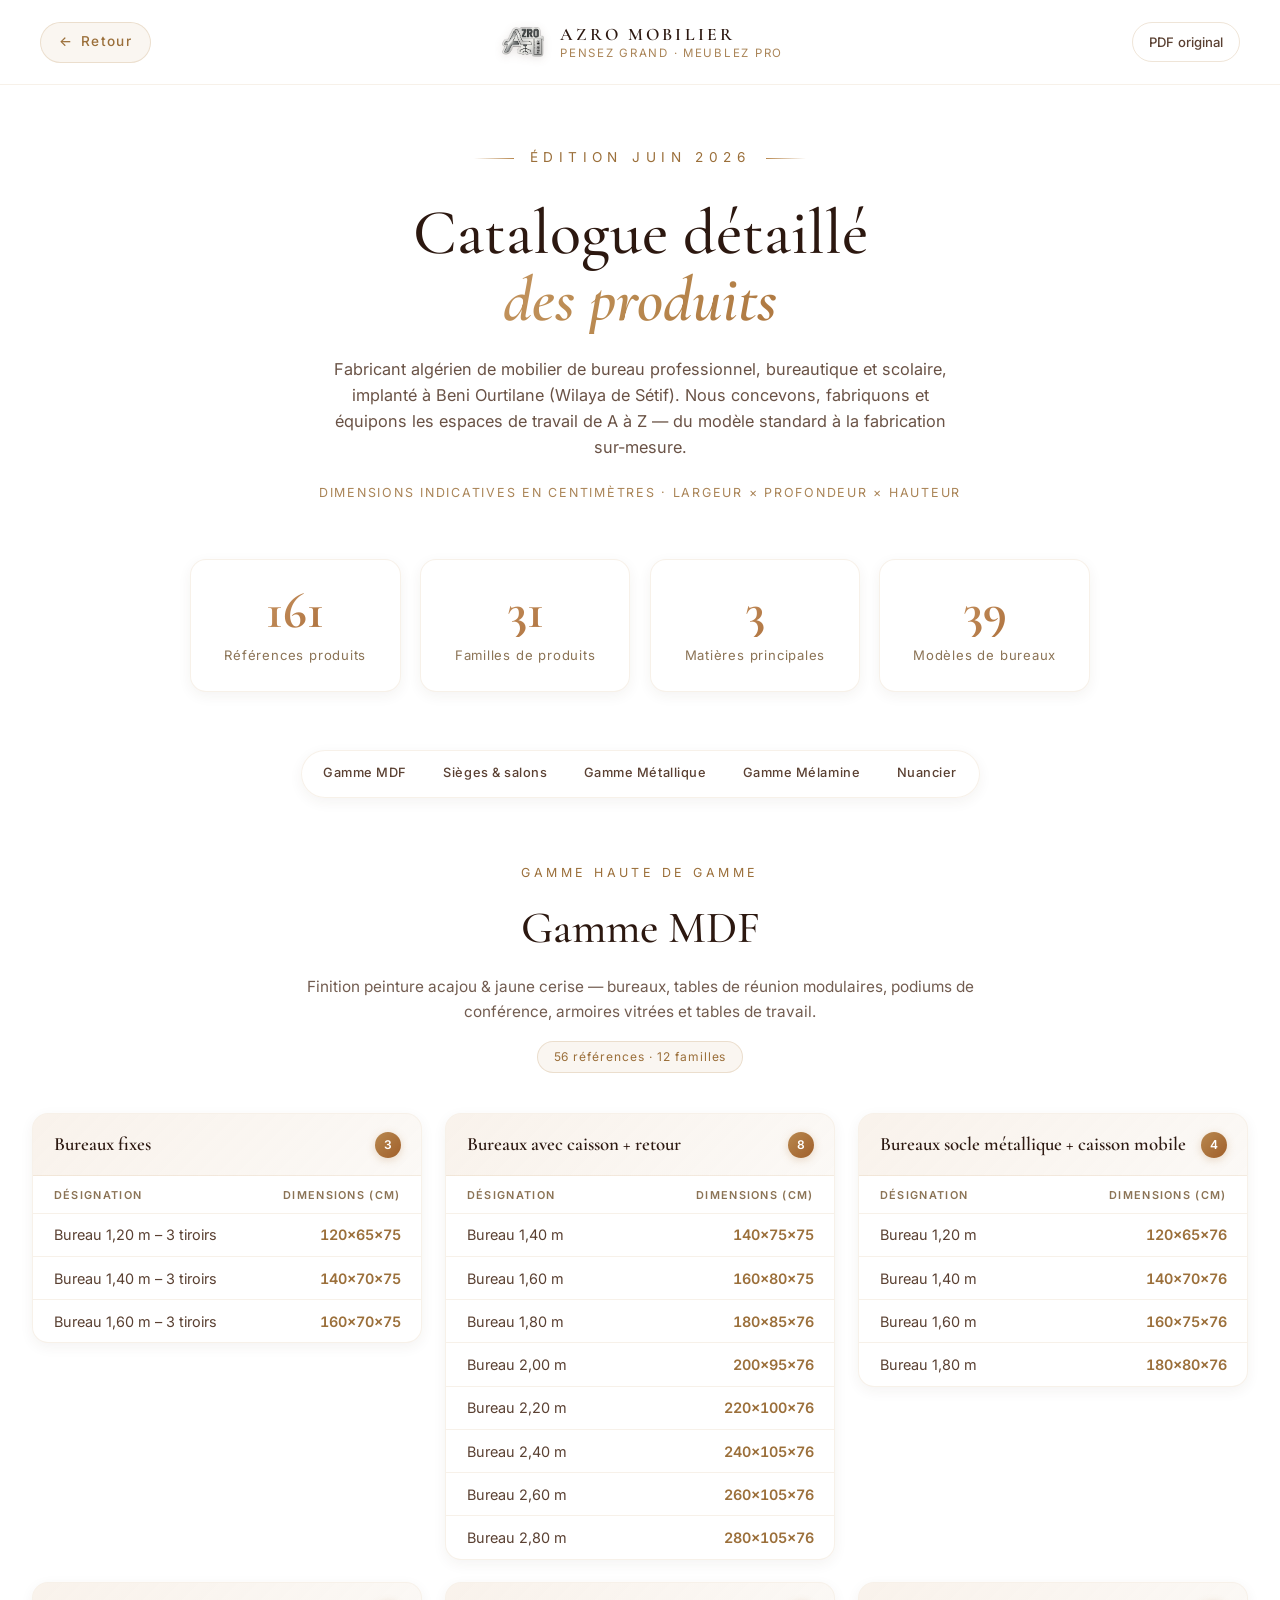
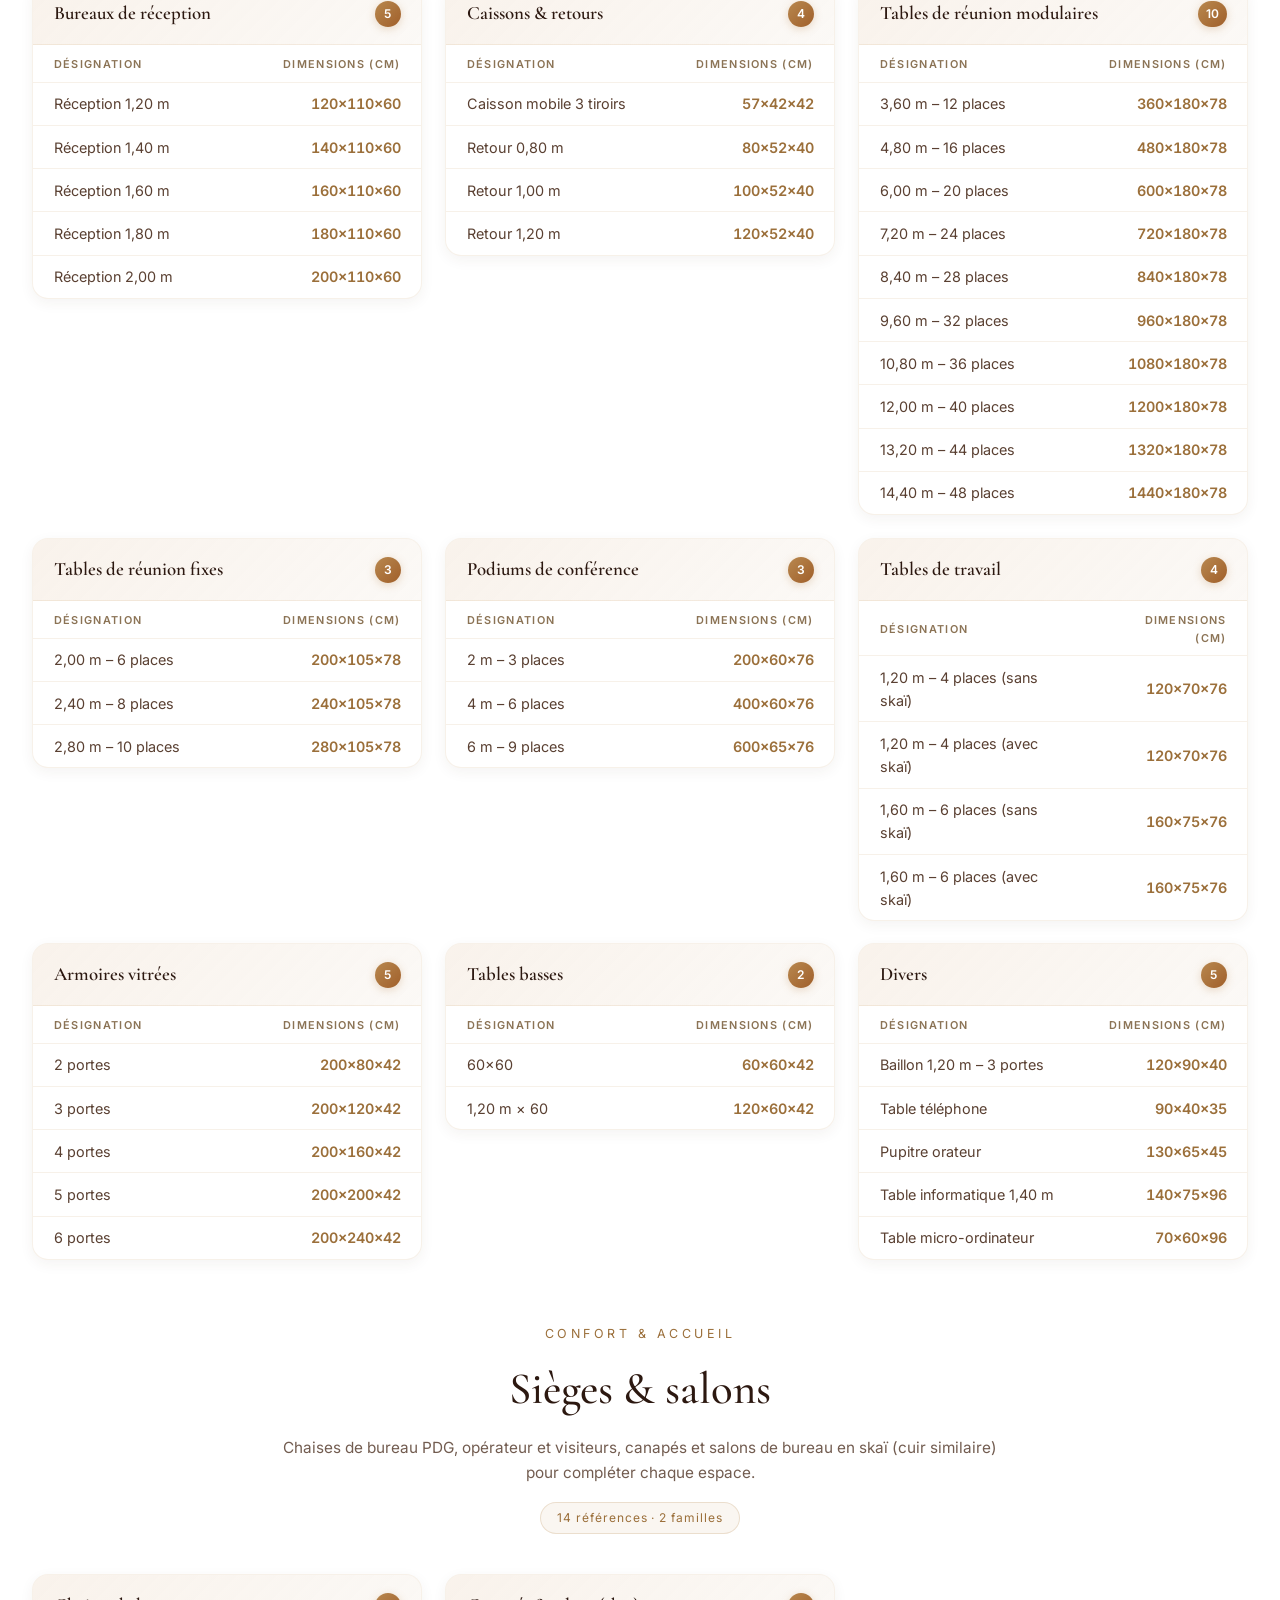
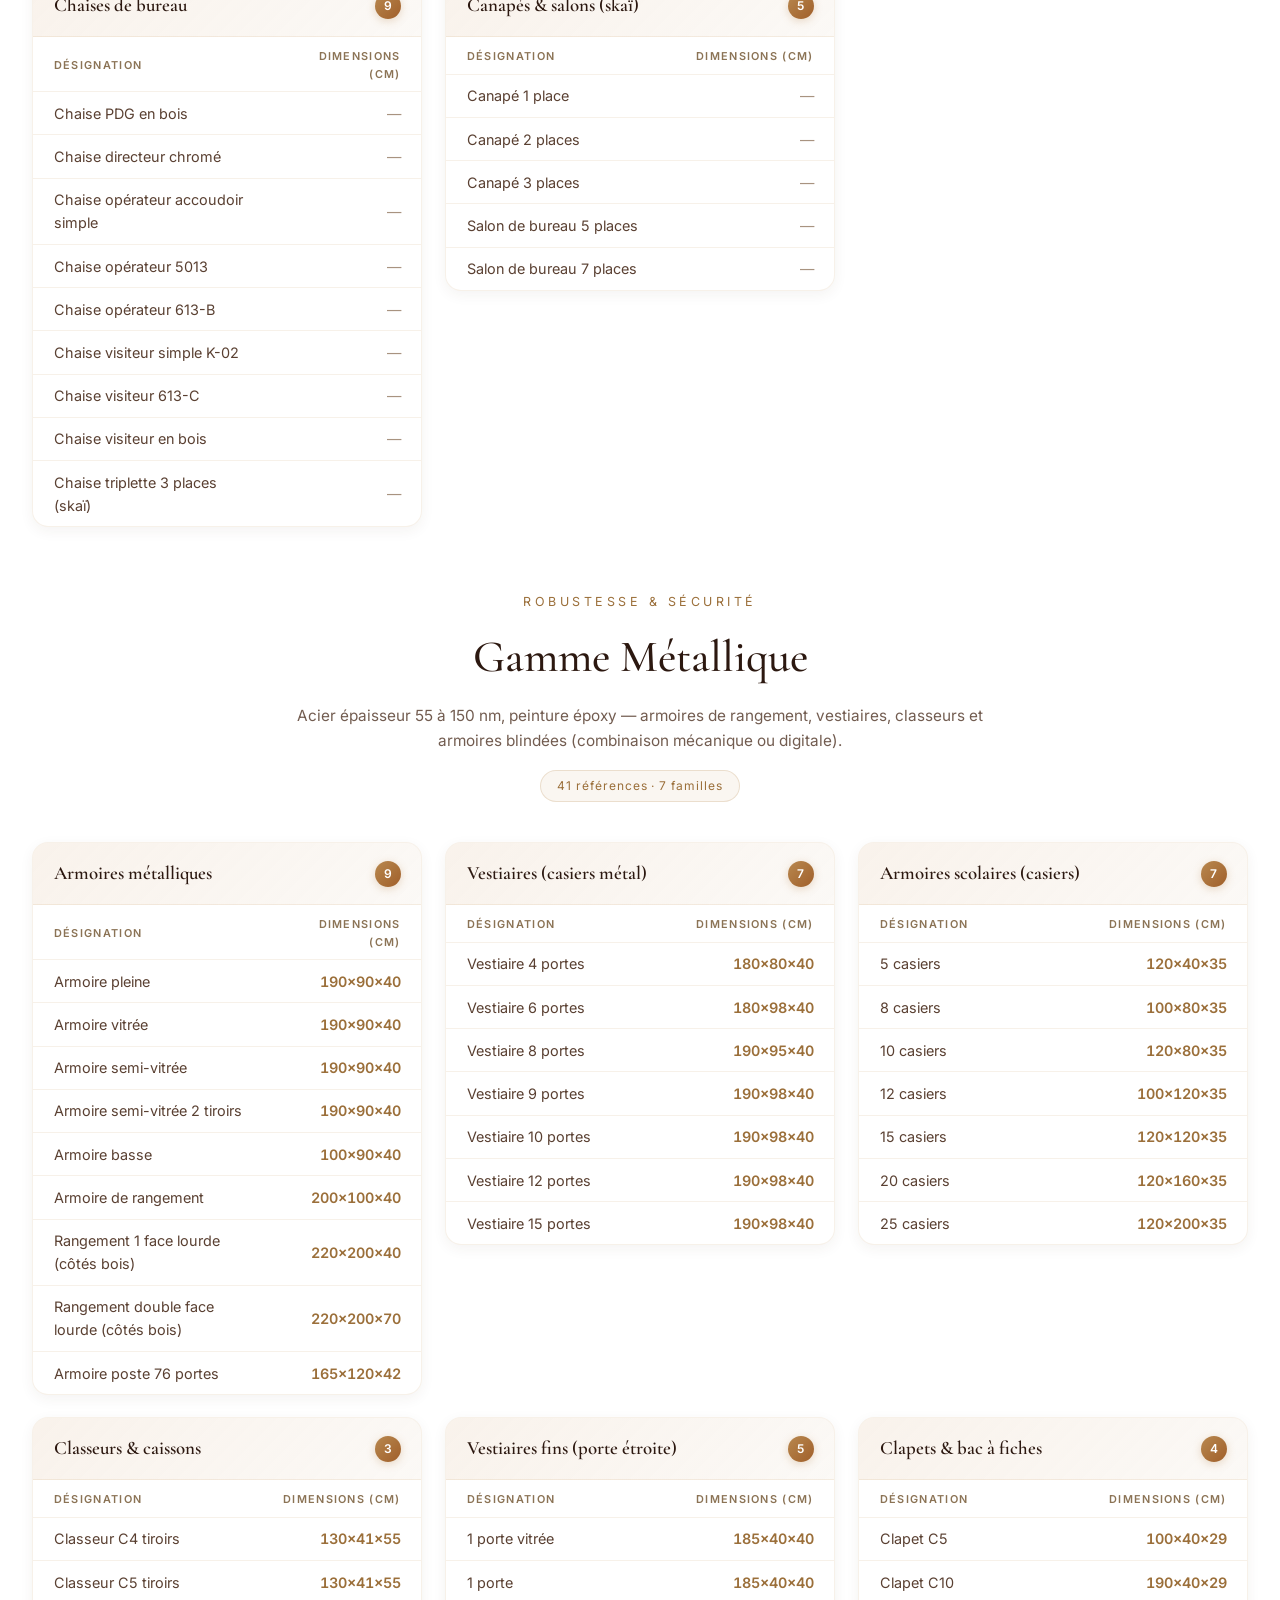
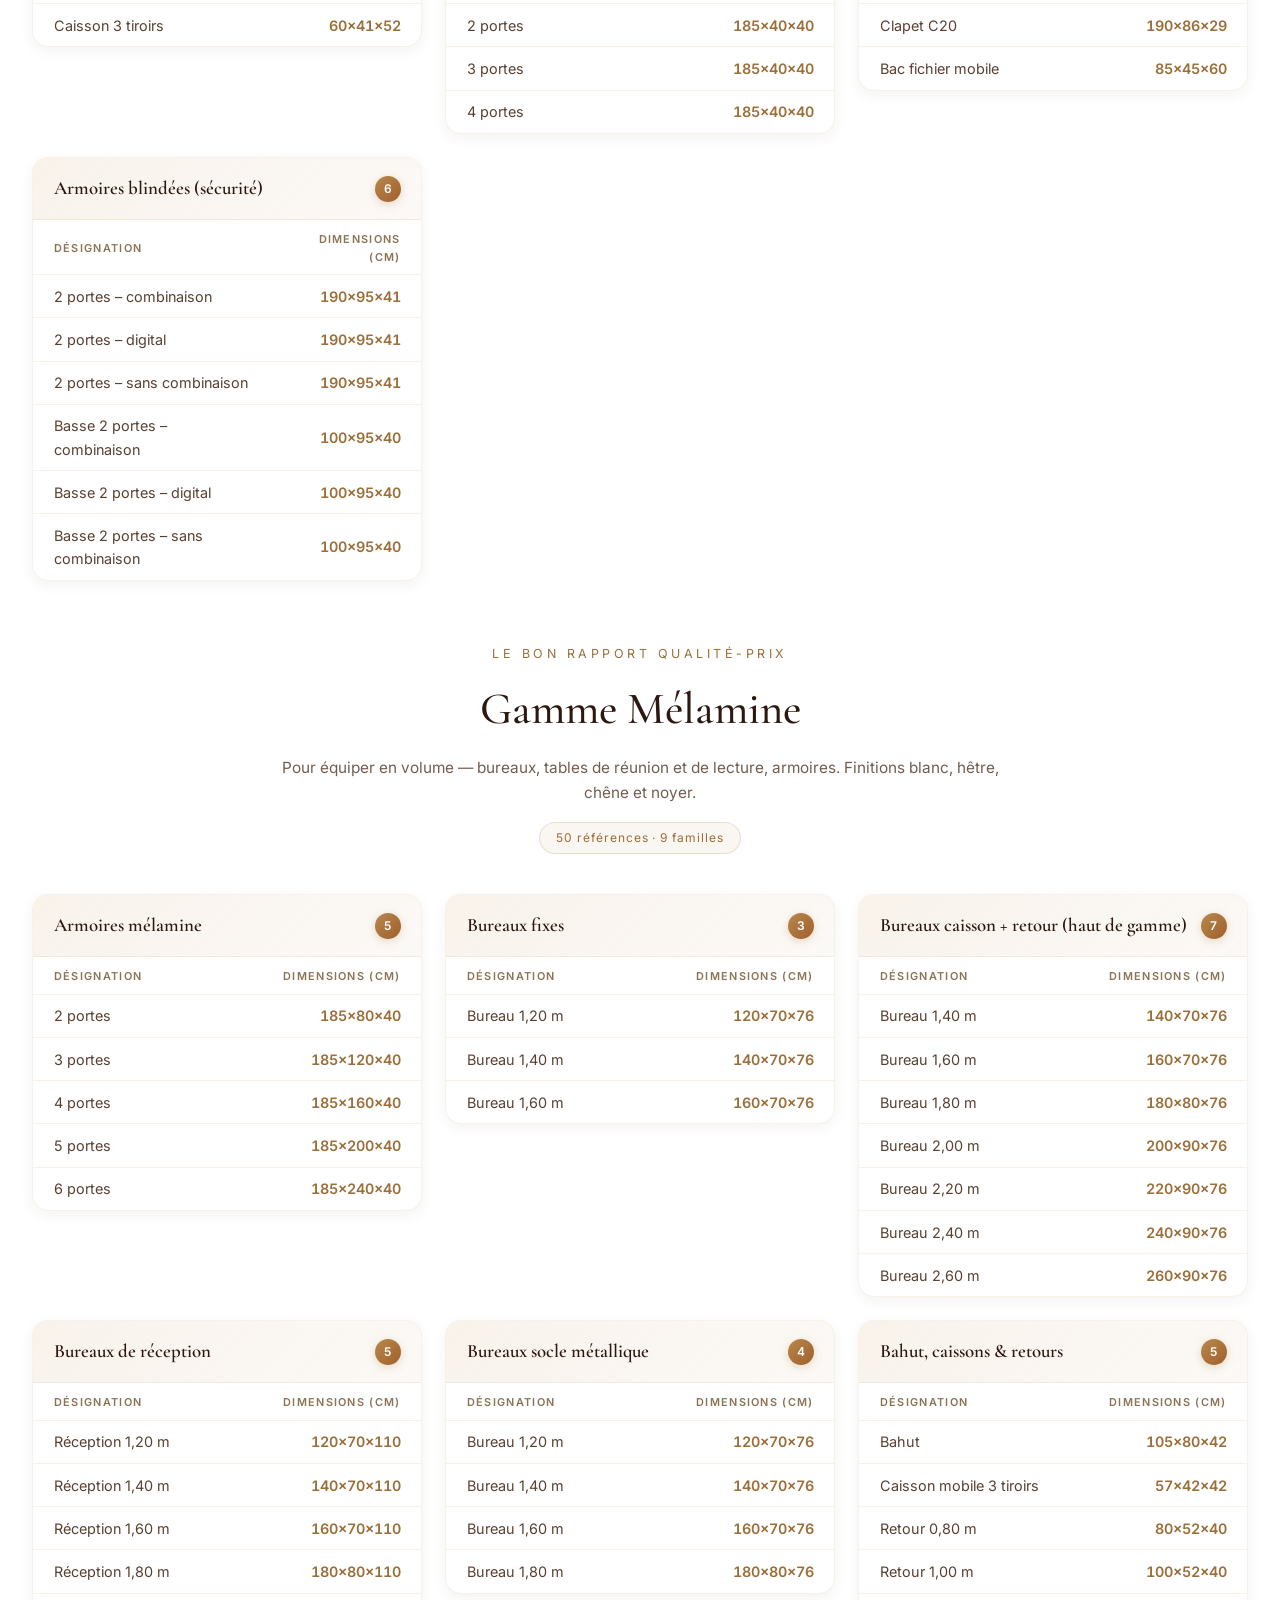
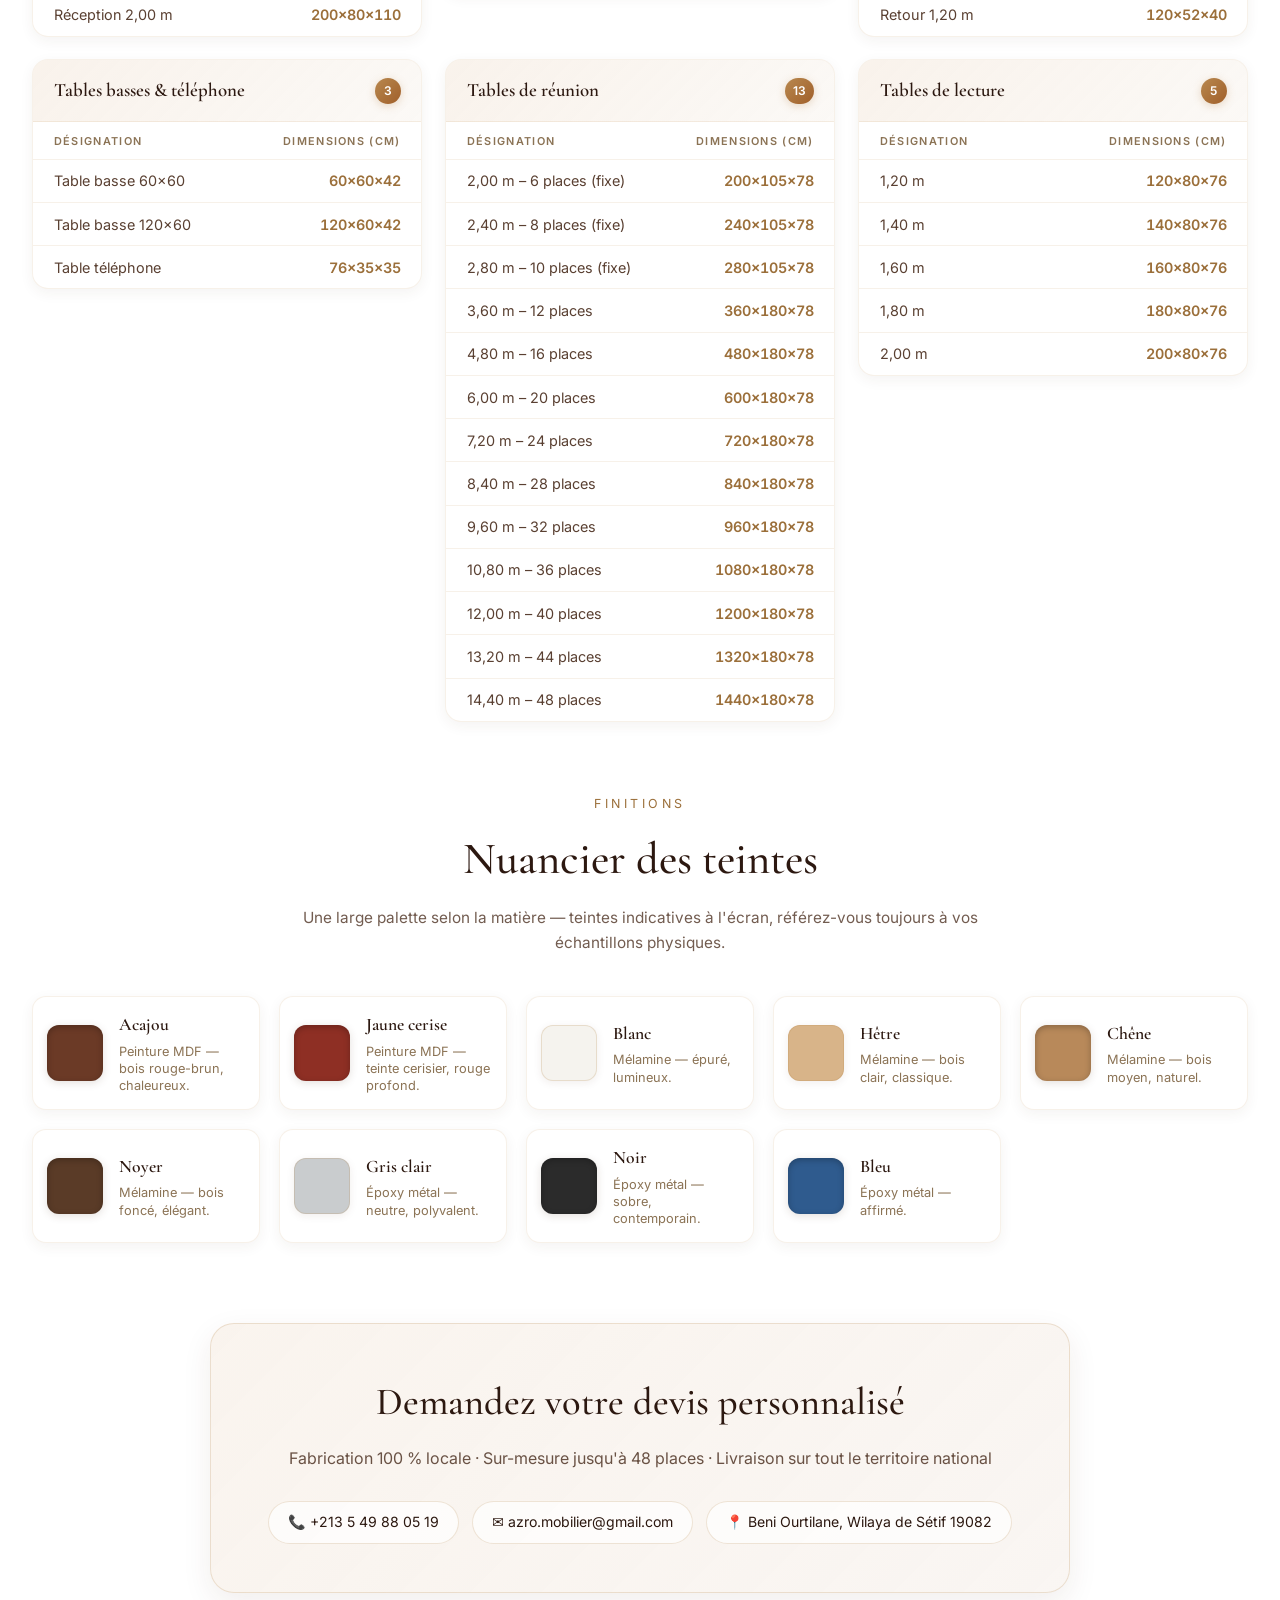
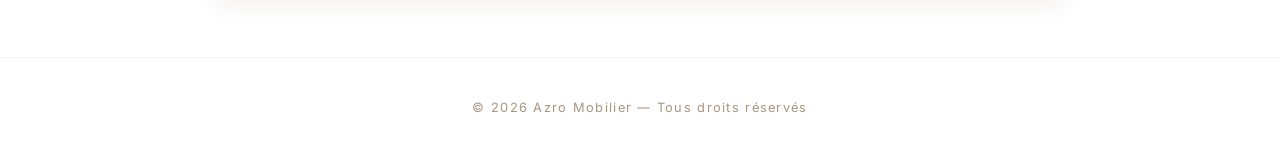
==== catalogue.html @ eb7da1a7 "Update carte.html to use new business card JPEG preview" ====
<!DOCTYPE html>
<html lang="fr" dir="ltr">
<head>
  <meta charset="UTF-8" />
  <meta name="viewport" content="width=device-width, initial-scale=1.0" />
  <title>Azro Mobilier — Catalogue détaillé</title>
  <link rel="icon" type="image/png" href="logo.png" />
  <link rel="apple-touch-icon" href="logo.png" />
  <link rel="preconnect" href="https://fonts.googleapis.com" />
  <link rel="preconnect" href="https://fonts.gstatic.com" crossorigin />
  <link href="https://fonts.googleapis.com/css2?family=Cormorant+Garamond:wght@400;500;600;700&family=Inter:wght@300;400;500;600&family=Amiri:wght@400;700&display=swap" rel="stylesheet" />
  <link rel="stylesheet" href="css/style.css" />
</head>
<body class="cat-page">
  <div class="wood-bg" aria-hidden="true"></div>
  <div class="grain" aria-hidden="true"></div>
  <div class="vignette" aria-hidden="true"></div>

  <header class="topbar">
    <a class="back-btn" href="index.html">
      <span class="back-arrow">←</span>
      <span>Retour</span>
    </a>
    <a class="brand" href="index.html">
      <img class="brand-logo" src="logo.png" alt="Azro Mobilier" />
      <div class="brand-text">
        <span class="brand-name">AZRO MOBILIER</span>
        <span class="brand-tag">Pensez Grand · Meublez Pro</span>
      </div>
    </a>
    <a class="action-btn" href="Catalogue détaillé des produits.pdf" target="_blank" rel="noopener">
      <span>PDF original</span>
    </a>
  </header>

  <!-- ===== Hero ===== -->
  <section class="cat-hero">
    <div class="cat-hero-inner">
      <p class="eyebrow">Édition Juin 2026</p>
      <h1 class="cat-hero-title">
        <span>Catalogue détaillé</span>
        <span class="accent">des produits</span>
      </h1>
      <p class="cat-hero-sub">
        Fabricant algérien de mobilier de bureau professionnel, bureautique et scolaire,
        implanté à Beni Ourtilane (Wilaya de Sétif). Nous concevons, fabriquons et équipons
        les espaces de travail de A à Z — du modèle standard à la fabrication sur-mesure.
      </p>
      <p class="cat-hero-note">Dimensions indicatives en centimètres · Largeur × Profondeur × Hauteur</p>
    </div>
  </section>

  <!-- ===== Stats (animated counters) ===== -->
  <section class="stats-section reveal">
    <div class="stats-grid">
      <div class="stat">
        <span class="stat-num" data-count="161">0</span>
        <span class="stat-label">Références produits</span>
      </div>
      <div class="stat">
        <span class="stat-num" data-count="31">0</span>
        <span class="stat-label">Familles de produits</span>
      </div>
      <div class="stat">
        <span class="stat-num" data-count="3">0</span>
        <span class="stat-label">Matières principales</span>
      </div>
      <div class="stat">
        <span class="stat-num" data-count="39">0</span>
        <span class="stat-label">Modèles de bureaux</span>
      </div>
    </div>
  </section>

  <!-- ===== Sticky sub-nav ===== -->
  <nav class="subnav" id="subnav" aria-label="Sections du catalogue">
    <div class="subnav-inner">
      <a class="subnav-link" href="#mdf">Gamme MDF</a>
      <a class="subnav-link" href="#sieges">Sièges &amp; salons</a>
      <a class="subnav-link" href="#metallique">Gamme Métallique</a>
      <a class="subnav-link" href="#melamine">Gamme Mélamine</a>
      <a class="subnav-link" href="#nuancier">Nuancier</a>
    </div>
  </nav>

  <!-- ===== Catalogue body (rendered by JS) ===== -->
  <main class="cat-main" id="cat-main"></main>

  <!-- ===== Nuancier ===== -->
  <section class="nuancier-section" id="nuancier">
    <div class="section-head reveal">
      <p class="gamme-eyebrow">Finitions</p>
      <h2 class="gamme-title">Nuancier des teintes</h2>
      <p class="gamme-note">Une large palette selon la matière — teintes indicatives à l'écran, référez-vous toujours à vos échantillons physiques.</p>
    </div>
    <div class="nuancier-grid" id="nuancier-grid"></div>
  </section>

  <!-- ===== Contact CTA ===== -->
  <section class="cat-contact reveal">
    <div class="cat-contact-inner">
      <h2 class="cat-contact-title">Demandez votre devis personnalisé</h2>
      <p class="cat-contact-sub">Fabrication 100 % locale · Sur-mesure jusqu'à 48 places · Livraison sur tout le territoire national</p>
      <div class="contact-rows">
        <a class="contact-pill" href="tel:+213549880519">📞 +213 5 49 88 05 19</a>
        <a class="contact-pill" href="mailto:azro.mobilier@gmail.com">✉ azro.mobilier@gmail.com</a>
        <span class="contact-pill">📍 Beni Ourtilane, Wilaya de Sétif 19082</span>
      </div>
    </div>
  </section>

  <footer class="footer">
    <p>© <span id="year"></span> Azro Mobilier — Tous droits réservés</p>
  </footer>

  <script src="js/catalogue.js"></script>
</body>
</html>
---- css/style.css ----
/* ============================================
   Azro Mobilier — Light / White Theme with Gold Accents
   ============================================ */

:root {
  --bg: #ffffff;
  --bg-soft: #faf7f1;
  --bg-elev: #ffffff;
  --ink: #2c1810;
  --ink-mid: #5a4032;
  --ink-soft: #8b7355;
  --ink-muted: #a89380;
  --gold: #b8884f;
  --gold-bright: #d4a574;
  --gold-deep: #9b6f3a;
  --copper: #a05f2a;
  --line: rgba(184, 136, 79, 0.22);
  --line-soft: rgba(184, 136, 79, 0.12);
  --shadow-1: 0 4px 14px rgba(74, 44, 26, 0.06);
  --shadow-2: 0 10px 30px rgba(74, 44, 26, 0.08);
  --shadow-3: 0 25px 50px rgba(74, 44, 26, 0.14);
  --font-serif: 'Cormorant Garamond', 'Amiri', serif;
  --font-sans: 'Inter', system-ui, -apple-system, sans-serif;
  --font-ar: 'Amiri', serif;
}

* { box-sizing: border-box; margin: 0; padding: 0; }

html { scroll-behavior: smooth; background: var(--bg); }

body {
  font-family: var(--font-sans);
  color: var(--ink-mid);
  background: var(--bg);
  min-height: 100vh;
  overflow-x: hidden;
  position: relative;
  line-height: 1.6;
}

body[dir="rtl"] { font-family: var(--font-ar), var(--font-sans); }

/* ===== Subtle paper background ===== */
.wood-bg {
  position: fixed; inset: 0; z-index: -3;
  background:
    radial-gradient(ellipse at 20% 0%, rgba(212, 165, 116, 0.08) 0%, transparent 55%),
    radial-gradient(ellipse at 80% 100%, rgba(184, 136, 79, 0.06) 0%, transparent 55%),
    linear-gradient(180deg, #ffffff 0%, #faf7f1 100%);
}

.grain {
  position: fixed; inset: 0; z-index: -2; pointer-events: none;
  background-image:
    repeating-linear-gradient(
      90deg,
      transparent 0,
      rgba(184, 136, 79, 0.018) 1px,
      transparent 2px,
      transparent 6px
    );
  opacity: 0.6;
}

.vignette {
  position: fixed; inset: 0; z-index: -1; pointer-events: none;
  background: radial-gradient(ellipse at center, transparent 50%, rgba(74, 44, 26, 0.05) 110%);
}

/* ===== Top Bar ===== */
.topbar {
  position: fixed; top: 0; left: 0; right: 0; z-index: 50;
  display: flex; align-items: center; justify-content: space-between;
  padding: 1.2rem 2.5rem;
  background: rgba(255, 255, 255, 0.85);
  backdrop-filter: blur(14px);
  -webkit-backdrop-filter: blur(14px);
  border-bottom: 1px solid var(--line-soft);
  animation: slideDown 0.8s cubic-bezier(0.16, 1, 0.3, 1);
}

.brand { display: flex; align-items: center; gap: 0.9rem; text-decoration: none; }

.brand-logo {
  height: 46px;
  width: auto;
  display: block;
  filter: drop-shadow(0 2px 4px rgba(74, 44, 26, 0.12));
  transition: transform 0.4s cubic-bezier(0.16, 1, 0.3, 1);
}
.brand:hover .brand-logo { transform: scale(1.05); }
@media (max-width: 768px) { .brand-logo { height: 38px; } }

.logo-mark {
  width: 44px; height: 44px;
  display: grid; place-items: center;
  background: linear-gradient(135deg, var(--gold-bright), var(--copper));
  color: #ffffff;
  font-family: var(--font-serif);
  font-size: 1.6rem; font-weight: 700;
  border-radius: 50%;
  box-shadow: 0 4px 14px rgba(184, 136, 79, 0.35), inset 0 1px 2px rgba(255, 255, 255, 0.3);
}

.brand-text { display: flex; flex-direction: column; line-height: 1.1; }
.brand-name {
  font-family: var(--font-serif); font-weight: 600;
  font-size: 1.1rem; letter-spacing: 0.18em; color: var(--ink);
}
.brand-tag {
  font-size: 0.72rem; letter-spacing: 0.15em;
  text-transform: uppercase; color: var(--gold-deep); opacity: 0.85;
  margin-top: 2px;
}

.lang-switch { display: flex; gap: 0.4rem; }

.lang-btn {
  background: transparent;
  color: var(--ink-mid);
  border: 1px solid var(--line);
  padding: 0.4rem 0.85rem;
  font-family: var(--font-sans); font-size: 0.78rem; font-weight: 500;
  letter-spacing: 0.1em;
  border-radius: 999px;
  cursor: pointer;
  transition: all 0.3s ease;
}

.lang-btn:hover {
  border-color: var(--gold);
  color: var(--gold-deep);
  transform: translateY(-1px);
}

.lang-btn.active {
  background: linear-gradient(135deg, var(--gold), var(--copper));
  color: #ffffff;
  border-color: transparent;
  box-shadow: 0 2px 10px rgba(184, 136, 79, 0.35);
}

/* ===== Hero ===== */
.hero {
  min-height: 100vh;
  display: flex; align-items: center; justify-content: center;
  padding: 6rem 2rem 3rem;
  position: relative;
}

.hero-inner {
  text-align: center;
  max-width: 800px;
  animation: fadeUp 1.2s cubic-bezier(0.16, 1, 0.3, 1) 0.3s both;
}

.eyebrow {
  font-family: var(--font-sans);
  font-size: 0.85rem;
  letter-spacing: 0.4em;
  text-transform: uppercase;
  color: var(--gold-deep);
  margin-bottom: 1.5rem;
  position: relative;
  display: inline-block;
}

.eyebrow::before,
.eyebrow::after {
  content: '';
  position: absolute; top: 50%;
  width: 40px; height: 1px;
  background: linear-gradient(to right, transparent, var(--gold));
}
.eyebrow::before { right: calc(100% + 1rem); }
.eyebrow::after { left: calc(100% + 1rem); background: linear-gradient(to left, transparent, var(--gold)); }

.hero-title {
  font-family: var(--font-serif);
  font-weight: 500;
  font-size: clamp(2.5rem, 6.5vw, 5rem);
  line-height: 1.05;
  color: var(--ink);
  margin-bottom: 1.8rem;
}
.hero-title span { display: block; }
.hero-title .accent {
  background: linear-gradient(135deg, var(--gold-bright), var(--gold), var(--copper));
  -webkit-background-clip: text;
  background-clip: text;
  color: transparent;
  font-style: italic;
  font-weight: 600;
}

.hero-sub {
  font-size: 1.05rem;
  color: var(--ink-mid);
  opacity: 0.85;
  max-width: 580px;
  margin: 0 auto 3rem;
}

.scroll-hint {
  display: inline-flex; flex-direction: column; align-items: center; gap: 0.6rem;
  font-size: 0.78rem;
  letter-spacing: 0.2em;
  text-transform: uppercase;
  color: var(--ink-soft);
  opacity: 0.7;
  animation: fadeUp 1s ease 1.5s both;
}
.scroll-arrow {
  font-size: 1.2rem;
  color: var(--gold);
  animation: bounce 2s ease-in-out infinite;
}

/* ===== Catalogues ===== */
.catalogues {
  padding: 4rem 2rem 5rem;
  max-width: 1300px;
  margin: 0 auto;
  position: relative;
}

.section-title {
  font-family: var(--font-serif);
  font-size: clamp(2rem, 4vw, 3rem);
  font-weight: 500;
  text-align: center;
  color: var(--ink);
  margin-bottom: 0.6rem;
}

.section-sub {
  text-align: center;
  color: var(--ink-soft);
  opacity: 0.85;
  margin-bottom: 3.5rem;
  font-size: 1rem;
}

.cards-grid {
  display: grid;
  grid-template-columns: repeat(auto-fit, minmax(280px, 1fr));
  gap: 1.8rem;
}

.card {
  --delay: 0s;
  position: relative;
  display: flex; flex-direction: column;
  padding: 2.5rem 2rem 2.2rem;
  background: var(--bg-elev);
  border: 1px solid var(--line-soft);
  border-radius: 18px;
  text-decoration: none;
  color: var(--ink);
  cursor: pointer;
  overflow: hidden;
  box-shadow: var(--shadow-2);
  transition: transform 0.5s cubic-bezier(0.16, 1, 0.3, 1),
              box-shadow 0.5s ease,
              border-color 0.5s ease;
  opacity: 0;
  animation: cardIn 0.9s cubic-bezier(0.16, 1, 0.3, 1) var(--delay) forwards;
  isolation: isolate;
}

.card::before {
  content: '';
  position: absolute; inset: 0; z-index: -1;
  background: radial-gradient(circle at var(--mx, 50%) var(--my, 0%),
              rgba(212, 165, 116, 0.15), transparent 60%);
  opacity: 0;
  transition: opacity 0.4s ease;
}

.card:hover {
  transform: translateY(-10px) scale(1.015);
  border-color: var(--gold);
  box-shadow: var(--shadow-3);
}

.card:hover::before { opacity: 1; }

.card-icon {
  width: 72px; height: 72px;
  display: grid; place-items: center;
  background: linear-gradient(135deg, rgba(212, 165, 116, 0.18), rgba(184, 136, 79, 0.08));
  border: 1px solid var(--line);
  border-radius: 16px;
  color: var(--gold-deep);
  margin-bottom: 1.6rem;
  transition: transform 0.5s cubic-bezier(0.16, 1, 0.3, 1), background 0.4s ease;
}
.card-icon svg { width: 36px; height: 36px; }

.card:hover .card-icon {
  transform: rotate(-6deg) scale(1.1);
  background: linear-gradient(135deg, var(--gold), var(--copper));
  color: #ffffff;
  border-color: transparent;
}

.card-title {
  font-family: var(--font-serif);
  font-size: 1.5rem;
  font-weight: 600;
  color: var(--ink);
  margin-bottom: 0.6rem;
  line-height: 1.2;
}

.card-desc {
  font-size: 0.92rem;
  color: var(--ink-mid);
  opacity: 0.85;
  margin-bottom: 1.8rem;
  flex-grow: 1;
}

.card-cta {
  display: inline-flex;
  align-items: center;
  font-size: 0.85rem;
  font-weight: 600;
  letter-spacing: 0.15em;
  text-transform: uppercase;
  color: var(--gold-deep);
  transition: transform 0.4s ease, letter-spacing 0.4s ease;
}

.card:hover .card-cta {
  transform: translateX(6px);
  letter-spacing: 0.2em;
}

body[dir="rtl"] .card:hover .card-cta { transform: translateX(-6px); }

.card-shine {
  position: absolute; top: 0; left: -100%;
  width: 50%; height: 100%;
  background: linear-gradient(105deg, transparent 30%, rgba(212, 165, 116, 0.12) 50%, transparent 70%);
  transform: skewX(-20deg);
  transition: left 0.8s ease;
  pointer-events: none;
}
.card:hover .card-shine { left: 150%; }

/* ===== Footer ===== */
.footer {
  text-align: center;
  padding: 2.5rem 2rem;
  font-size: 0.8rem;
  color: var(--ink-soft);
  opacity: 0.75;
  letter-spacing: 0.1em;
  border-top: 1px solid var(--line-soft);
}

/* ============================================
   VIEWER PAGE
   ============================================ */

.viewer-page { display: flex; flex-direction: column; min-height: 100vh; }

.viewer-bar {
  display: flex; align-items: center; justify-content: space-between;
  gap: 1.5rem;
  padding: 1rem 2rem;
  background: rgba(255, 255, 255, 0.92);
  backdrop-filter: blur(14px);
  -webkit-backdrop-filter: blur(14px);
  border-bottom: 1px solid var(--line-soft);
  box-shadow: 0 1px 0 rgba(74, 44, 26, 0.03);
  position: sticky; top: 0; z-index: 50;
  animation: slideDown 0.6s cubic-bezier(0.16, 1, 0.3, 1);
}

.back-btn {
  display: inline-flex; align-items: center; gap: 0.5rem;
  padding: 0.55rem 1.1rem;
  background: rgba(184, 136, 79, 0.08);
  color: var(--gold-deep);
  border: 1px solid var(--line);
  border-radius: 999px;
  text-decoration: none;
  font-size: 0.85rem;
  font-weight: 500;
  letter-spacing: 0.1em;
  transition: all 0.3s ease;
  white-space: nowrap;
}

.back-btn:hover {
  background: rgba(184, 136, 79, 0.15);
  border-color: var(--gold);
  transform: translateX(-3px);
}
body[dir="rtl"] .back-btn:hover { transform: translateX(3px); }
body[dir="rtl"] .back-arrow { transform: scaleX(-1); display: inline-block; }

.viewer-title-wrap { flex: 1; text-align: center; min-width: 0; }

.viewer-title {
  font-family: var(--font-serif);
  font-size: 1.4rem;
  font-weight: 600;
  color: var(--ink);
  white-space: nowrap;
  overflow: hidden;
  text-overflow: ellipsis;
  line-height: 1.2;
}

.viewer-sub {
  font-size: 0.72rem;
  letter-spacing: 0.2em;
  text-transform: uppercase;
  color: var(--gold-deep);
  opacity: 0.85;
  margin-top: 2px;
}

.viewer-actions { display: flex; gap: 0.6rem; align-items: center; }

.viewer-lang { margin-right: 0.4rem; }
.viewer-lang .lang-btn { padding: 0.35rem 0.7rem; font-size: 0.72rem; }

.action-btn {
  display: inline-flex; align-items: center; gap: 0.45rem;
  padding: 0.55rem 1rem;
  background: transparent;
  color: var(--ink-mid);
  border: 1px solid var(--line);
  border-radius: 999px;
  text-decoration: none;
  font-size: 0.82rem;
  font-weight: 500;
  cursor: pointer;
  transition: all 0.3s ease;
  white-space: nowrap;
}

.action-btn:hover {
  background: linear-gradient(135deg, var(--gold), var(--copper));
  color: #ffffff;
  border-color: transparent;
  transform: translateY(-1px);
  box-shadow: 0 4px 14px rgba(184, 136, 79, 0.3);
}

.action-btn.primary {
  background: linear-gradient(135deg, var(--gold), var(--copper));
  color: #ffffff;
  border-color: transparent;
  font-weight: 600;
  box-shadow: 0 4px 14px rgba(184, 136, 79, 0.3);
}
.action-btn.primary:hover {
  filter: brightness(1.08);
  transform: translateY(-2px);
  box-shadow: 0 8px 22px rgba(184, 136, 79, 0.45);
}

/* Zoom controls */
.zoom-controls {
  display: inline-flex; align-items: center; gap: 0.35rem;
  padding: 0.3rem 0.5rem;
  background: rgba(184, 136, 79, 0.06);
  border: 1px solid var(--line);
  border-radius: 999px;
}
.zoom-btn {
  width: 28px; height: 28px;
  display: grid; place-items: center;
  background: transparent;
  color: var(--gold-deep);
  border: none;
  border-radius: 50%;
  font-size: 1.1rem; font-weight: 600;
  cursor: pointer;
  transition: background 0.2s ease, transform 0.2s ease;
}
.zoom-btn:hover { background: rgba(184, 136, 79, 0.18); transform: scale(1.1); }
.zoom-level {
  font-size: 0.75rem; font-weight: 500;
  color: var(--ink-mid);
  min-width: 38px; text-align: center;
  letter-spacing: 0.05em;
}

/* Viewer main */
.viewer-main {
  flex: 1;
  padding: 2rem 1.5rem 6rem;
  animation: fadeUp 0.8s cubic-bezier(0.16, 1, 0.3, 1) 0.2s both;
}

.pdf-container {
  position: relative;
  max-width: 980px;
  margin: 0 auto;
  min-height: calc(100vh - 200px);
}

.pdf-pages {
  display: flex; flex-direction: column; align-items: center;
  gap: 1.6rem;
}

.pdf-page-card {
  position: relative;
  background: #ffffff;
  border-radius: 8px;
  overflow: hidden;
  box-shadow:
    0 12px 30px rgba(74, 44, 26, 0.12),
    0 0 0 1px var(--line-soft);
  opacity: 0;
  transform: translateY(20px);
  animation: pageIn 0.7s cubic-bezier(0.16, 1, 0.3, 1) forwards;
  max-width: 100%;
}

.pdf-page-card canvas {
  display: block;
  max-width: 100%;
  height: auto;
}

/* Native browser PDF viewer (used for Arabic to preserve font shaping) */
.pdf-native {
  width: 100%;
  height: calc(100vh - 160px);
  border: 0;
  background: #ffffff;
  border-radius: 10px;
  box-shadow:
    0 16px 40px rgba(74, 44, 26, 0.14),
    0 0 0 1px var(--line-soft);
  animation: pageIn 0.6s cubic-bezier(0.16, 1, 0.3, 1);
}
@media (max-width: 768px) {
  .pdf-native { height: calc(100vh - 200px); border-radius: 6px; }
}

.page-label {
  position: absolute;
  bottom: 10px; right: 14px;
  padding: 3px 10px;
  background: rgba(255, 255, 255, 0.9);
  color: var(--gold-deep);
  font-size: 0.72rem;
  font-weight: 600;
  letter-spacing: 0.12em;
  border-radius: 999px;
  border: 1px solid var(--line-soft);
  backdrop-filter: blur(4px);
  -webkit-backdrop-filter: blur(4px);
}

@keyframes pageIn {
  to { opacity: 1; transform: translateY(0); }
}

/* Loader / progress */
.pdf-loader {
  display: flex; flex-direction: column; align-items: center; justify-content: center;
  gap: 1.2rem;
  padding: 5rem 2rem;
  color: var(--ink-mid);
  transition: opacity 0.5s ease;
}

.pdf-loader.hidden { opacity: 0; pointer-events: none; }

.loader-spinner {
  width: 48px; height: 48px;
  border: 3px solid rgba(184, 136, 79, 0.18);
  border-top-color: var(--gold);
  border-radius: 50%;
  animation: spin 1s linear infinite;
}

.pdf-loader p {
  font-family: var(--font-serif);
  font-size: 1.15rem;
  font-style: italic;
  color: var(--ink-soft);
}

.progress-wrap {
  display: flex; flex-direction: column; align-items: center; gap: 0.5rem;
  width: min(260px, 70vw);
}
.progress-bar {
  width: 100%; height: 5px;
  background: rgba(184, 136, 79, 0.15);
  border-radius: 999px;
  overflow: hidden;
}
.progress-fill {
  height: 100%; width: 0%;
  background: linear-gradient(90deg, var(--gold), var(--copper));
  border-radius: 999px;
  transition: width 0.3s ease;
}
.progress-text {
  font-size: 0.75rem;
  color: var(--ink-soft);
  opacity: 0.8;
  letter-spacing: 0.1em;
}

/* Error */
.pdf-error {
  display: flex; flex-direction: column; align-items: center; gap: 1rem;
  padding: 4rem 2rem;
  text-align: center;
  color: var(--ink-mid);
}
.error-title { font-family: var(--font-serif); font-size: 1.5rem; color: var(--ink); }
.error-msg { max-width: 480px; opacity: 0.85; }

/* Floating download FAB */
.fab-download {
  position: fixed;
  bottom: 2rem;
  z-index: 60;
  display: inline-flex; align-items: center; gap: 0.6rem;
  padding: 1rem 1.5rem;
  background: linear-gradient(135deg, var(--gold), var(--copper));
  color: #ffffff;
  text-decoration: none;
  font-weight: 600;
  letter-spacing: 0.08em;
  border-radius: 999px;
  box-shadow:
    0 12px 30px rgba(184, 136, 79, 0.4),
    0 4px 12px rgba(74, 44, 26, 0.15);
  transition: transform 0.4s cubic-bezier(0.16, 1, 0.3, 1),
              box-shadow 0.4s ease,
              padding 0.4s ease;
  animation: fabIn 0.8s cubic-bezier(0.16, 1, 0.3, 1) 0.6s both;
}

html[dir="ltr"] .fab-download { right: 2rem; }
html[dir="rtl"] .fab-download { left: 2rem; }

.fab-download:hover {
  transform: translateY(-4px) scale(1.05);
  box-shadow:
    0 18px 40px rgba(184, 136, 79, 0.55),
    0 6px 18px rgba(74, 44, 26, 0.18);
}

.fab-download.compact { padding: 0.95rem; }
.fab-download.compact .fab-label { display: none; }

@keyframes fabIn {
  from { opacity: 0; transform: translateY(40px) scale(0.7); }
  to { opacity: 1; transform: translateY(0) scale(1); }
}

/* Fallback toast — shown when a language variant isn't available */
.fallback-toast {
  position: fixed;
  top: 5.5rem;
  left: 50%;
  transform: translateX(-50%) translateY(-20px);
  z-index: 70;
  padding: 0.7rem 1.2rem;
  background: rgba(255, 255, 255, 0.95);
  color: var(--ink);
  border: 1px solid var(--line);
  border-left: 3px solid var(--gold);
  border-radius: 10px;
  font-size: 0.85rem;
  font-weight: 500;
  box-shadow: 0 10px 30px rgba(74, 44, 26, 0.18);
  backdrop-filter: blur(10px);
  -webkit-backdrop-filter: blur(10px);
  opacity: 0;
  pointer-events: none;
  transition: opacity 0.35s ease, transform 0.35s cubic-bezier(0.16, 1, 0.3, 1);
}
.fallback-toast.show {
  opacity: 1;
  transform: translateX(-50%) translateY(0);
}

/* ============================================
   ANIMATIONS
   ============================================ */
@keyframes slideDown {
  from { opacity: 0; transform: translateY(-30px); }
  to { opacity: 1; transform: translateY(0); }
}

@keyframes fadeUp {
  from { opacity: 0; transform: translateY(30px); }
  to { opacity: 1; transform: translateY(0); }
}

@keyframes cardIn {
  from { opacity: 0; transform: translateY(40px) scale(0.95); }
  to { opacity: 1; transform: translateY(0) scale(1); }
}

@keyframes bounce {
  0%, 100% { transform: translateY(0); }
  50% { transform: translateY(8px); }
}

@keyframes spin {
  to { transform: rotate(360deg); }
}

/* ============================================
   RESPONSIVE
   ============================================ */
@media (max-width: 768px) {
  .topbar { padding: 1rem 1.2rem; }
  .brand-tag { display: none; }
  .lang-btn { padding: 0.35rem 0.7rem; font-size: 0.72rem; }
  .hero { padding: 5rem 1.2rem 2rem; }
  .catalogues { padding: 3rem 1.2rem 4rem; }
  .cards-grid { gap: 1.2rem; }
  .card { padding: 2rem 1.5rem 1.8rem; }
  .viewer-bar { flex-wrap: wrap; padding: 0.8rem 1rem; gap: 0.6rem; }
  .viewer-title-wrap { order: 3; flex-basis: 100%; text-align: left; }
  .viewer-title { font-size: 1.1rem; white-space: normal; }
  .action-btn:not(.primary) span { display: none; }
  .action-btn:not(.primary) { padding: 0.5rem; }
  .action-btn.primary { padding: 0.5rem 0.85rem; font-size: 0.78rem; }
  .zoom-level { display: none; }
  .viewer-main { padding: 1rem 0.8rem 5rem; }
  .pdf-pages { gap: 1rem; }
  .pdf-page-card { border-radius: 6px; }
  html[dir="ltr"] .fab-download { right: 1rem; }
  html[dir="rtl"] .fab-download { left: 1rem; }
  .fab-download { bottom: 1rem; padding: 0.85rem 1.2rem; }
}

@media (max-width: 480px) {
  .cards-grid { grid-template-columns: 1fr; }
}

/* RTL adjustments */
body[dir="rtl"] .lang-switch { flex-direction: row-reverse; }
body[dir="rtl"] .eyebrow::before { right: auto; left: calc(100% + 1rem); background: linear-gradient(to left, transparent, var(--gold)); }
body[dir="rtl"] .eyebrow::after { left: auto; right: calc(100% + 1rem); background: linear-gradient(to right, transparent, var(--gold)); }
body[dir="rtl"] .scroll-arrow { transform: none; }

/* ============================================
   CATALOGUE PAGE (native, data-driven)
   ============================================ */
body.cat-page { padding-top: 0; }

.cat-page .topbar { gap: 1rem; }
.cat-page .topbar .brand { flex: 1; justify-content: center; }
@media (max-width: 768px) {
  .cat-page .topbar .brand { flex: 0 1 auto; justify-content: flex-start; }
  .cat-page .brand-tag { display: none; }
}

/* ----- Hero ----- */
.cat-hero {
  padding: 9rem 2rem 2.5rem;
  text-align: center;
  position: relative;
}
.cat-hero-inner {
  max-width: 760px;
  margin: 0 auto;
  animation: fadeUp 1.1s cubic-bezier(0.16, 1, 0.3, 1) 0.15s both;
}
.cat-hero-title {
  font-family: var(--font-serif);
  font-weight: 500;
  font-size: clamp(2.2rem, 5.5vw, 4rem);
  line-height: 1.05;
  color: var(--ink);
  margin: 0.4rem 0 1.4rem;
}
.cat-hero-title span { display: block; }
.cat-hero-title .accent {
  background: linear-gradient(135deg, var(--gold-bright), var(--gold), var(--copper));
  -webkit-background-clip: text;
  background-clip: text;
  color: transparent;
  font-style: italic;
  font-weight: 600;
}
.cat-hero-sub {
  font-size: 1.02rem;
  color: var(--ink-mid);
  opacity: 0.9;
  max-width: 620px;
  margin: 0 auto 1.4rem;
}
.cat-hero-note {
  font-size: 0.78rem;
  letter-spacing: 0.14em;
  text-transform: uppercase;
  color: var(--gold-deep);
  opacity: 0.85;
}

/* ----- Stats ----- */
.stats-section { padding: 1rem 2rem 3rem; }
.stats-grid {
  max-width: 900px;
  margin: 0 auto;
  display: grid;
  grid-template-columns: repeat(4, 1fr);
  gap: 1.2rem;
}
.stat {
  text-align: center;
  padding: 1.6rem 1rem;
  background: var(--bg-elev);
  border: 1px solid var(--line-soft);
  border-radius: 16px;
  box-shadow: var(--shadow-1);
  transition: transform 0.4s cubic-bezier(0.16, 1, 0.3, 1), box-shadow 0.4s ease, border-color 0.4s ease;
}
.stat:hover {
  transform: translateY(-6px);
  border-color: var(--gold);
  box-shadow: var(--shadow-2);
}
.stat-num {
  display: block;
  font-family: var(--font-serif);
  font-size: clamp(2.2rem, 5vw, 3.2rem);
  font-weight: 700;
  line-height: 1;
  background: linear-gradient(135deg, var(--gold-bright), var(--copper));
  -webkit-background-clip: text;
  background-clip: text;
  color: transparent;
}
.stat-label {
  display: block;
  margin-top: 0.5rem;
  font-size: 0.82rem;
  letter-spacing: 0.06em;
  color: var(--ink-soft);
}
@media (max-width: 640px) {
  .stats-grid { grid-template-columns: repeat(2, 1fr); }
}

/* ----- Sticky sub-nav ----- */
.subnav {
  position: sticky;
  top: 72px;
  z-index: 40;
  display: flex;
  justify-content: center;
  padding: 0.6rem 1rem;
  margin-bottom: 1rem;
}
.subnav-inner {
  display: flex;
  gap: 0.4rem;
  flex-wrap: wrap;
  justify-content: center;
  padding: 0.4rem;
  background: rgba(255, 255, 255, 0.82);
  backdrop-filter: blur(12px);
  -webkit-backdrop-filter: blur(12px);
  border: 1px solid var(--line-soft);
  border-radius: 999px;
  box-shadow: var(--shadow-1);
}
.subnav-link {
  padding: 0.4rem 0.95rem;
  font-size: 0.8rem;
  font-weight: 500;
  letter-spacing: 0.04em;
  color: var(--ink-mid);
  text-decoration: none;
  border-radius: 999px;
  white-space: nowrap;
  transition: all 0.3s ease;
}
.subnav-link:hover { color: var(--gold-deep); background: rgba(184, 136, 79, 0.1); }
.subnav-link.active {
  background: linear-gradient(135deg, var(--gold), var(--copper));
  color: #fff;
  box-shadow: 0 2px 10px rgba(184, 136, 79, 0.32);
}
@media (max-width: 768px) {
  .subnav { top: 64px; }
  .subnav-link { padding: 0.35rem 0.7rem; font-size: 0.72rem; }
}

/* ----- Gamme sections ----- */
.cat-main { max-width: 1300px; margin: 0 auto; padding: 0 2rem; }
.gamme { padding: 2.5rem 0 1.5rem; scroll-margin-top: 130px; }
.section-head { text-align: center; max-width: 720px; margin: 0 auto 2.5rem; }
.gamme-eyebrow {
  font-size: 0.78rem;
  letter-spacing: 0.28em;
  text-transform: uppercase;
  color: var(--gold-deep);
  margin-bottom: 0.6rem;
}
.gamme-title {
  font-family: var(--font-serif);
  font-size: clamp(1.8rem, 4vw, 2.8rem);
  font-weight: 500;
  color: var(--ink);
  margin-bottom: 0.7rem;
}
.gamme-note { font-size: 0.96rem; color: var(--ink-mid); opacity: 0.85; }
.gamme-count {
  display: inline-block;
  margin-top: 1rem;
  padding: 0.35rem 1rem;
  font-size: 0.75rem;
  letter-spacing: 0.08em;
  color: var(--gold-deep);
  background: rgba(184, 136, 79, 0.08);
  border: 1px solid var(--line);
  border-radius: 999px;
}

.cat-grid {
  display: grid;
  grid-template-columns: repeat(auto-fill, minmax(310px, 1fr));
  gap: 1.4rem;
  align-items: start;
}

.table-card {
  background: var(--bg-elev);
  border: 1px solid var(--line-soft);
  border-radius: 16px;
  overflow: hidden;
  box-shadow: var(--shadow-1);
  transition: transform 0.45s cubic-bezier(0.16, 1, 0.3, 1), box-shadow 0.45s ease, border-color 0.45s ease;
}
.table-card:hover {
  transform: translateY(-6px);
  border-color: var(--gold);
  box-shadow: var(--shadow-2);
}
.table-card-head {
  display: flex; align-items: center; justify-content: space-between; gap: 0.8rem;
  padding: 1.1rem 1.3rem;
  background: linear-gradient(135deg, rgba(212, 165, 116, 0.14), rgba(184, 136, 79, 0.05));
  border-bottom: 1px solid var(--line-soft);
}
.table-card-title {
  font-family: var(--font-serif);
  font-size: 1.18rem;
  font-weight: 600;
  color: var(--ink);
  line-height: 1.2;
}
.table-card-badge {
  flex: none;
  display: grid; place-items: center;
  min-width: 26px; height: 26px;
  padding: 0 8px;
  font-size: 0.75rem; font-weight: 600;
  color: #fff;
  background: linear-gradient(135deg, var(--gold), var(--copper));
  border-radius: 999px;
  box-shadow: 0 2px 8px rgba(184, 136, 79, 0.3);
}

.dim-table { width: 100%; border-collapse: collapse; font-size: 0.9rem; }
.dim-table th {
  text-align: left;
  font-size: 0.68rem;
  letter-spacing: 0.12em;
  text-transform: uppercase;
  color: var(--ink-soft);
  font-weight: 600;
  padding: 0.7rem 1.3rem 0.5rem;
}
.dim-table th:last-child { text-align: right; }
.dim-table td { padding: 0.6rem 1.3rem; border-top: 1px solid var(--line-soft); }
.dim-table tbody tr { transition: background 0.2s ease; }
.dim-table tbody tr:hover { background: rgba(184, 136, 79, 0.06); }
.d-name { color: var(--ink-mid); }
.d-dim {
  text-align: right;
  white-space: nowrap;
  font-variant-numeric: tabular-nums;
  font-weight: 600;
  color: var(--gold-deep);
}
.dim-dash { color: var(--ink-muted); font-weight: 400; }

/* ----- Nuancier ----- */
.nuancier-section { max-width: 1300px; margin: 0 auto; padding: 3rem 2rem 2rem; scroll-margin-top: 130px; }
.nuancier-grid {
  display: grid;
  grid-template-columns: repeat(auto-fill, minmax(220px, 1fr));
  gap: 1.2rem;
}
.swatch {
  display: flex; align-items: center; gap: 1rem;
  padding: 0.9rem;
  background: var(--bg-elev);
  border: 1px solid var(--line-soft);
  border-radius: 14px;
  box-shadow: var(--shadow-1);
  transition: transform 0.4s cubic-bezier(0.16, 1, 0.3, 1), box-shadow 0.4s ease;
}
.swatch:hover { transform: translateY(-5px); box-shadow: var(--shadow-2); }
.swatch-color {
  flex: none;
  width: 56px; height: 56px;
  border-radius: 12px;
  box-shadow: inset 0 2px 6px rgba(0, 0, 0, 0.25), 0 2px 8px rgba(74, 44, 26, 0.15);
}
.swatch-color.light { box-shadow: inset 0 0 0 1px var(--line), 0 2px 8px rgba(74, 44, 26, 0.08); }
.swatch-body { display: flex; flex-direction: column; gap: 0.2rem; }
.swatch-name { font-family: var(--font-serif); font-size: 1.1rem; font-weight: 600; color: var(--ink); }
.swatch-app { font-size: 0.8rem; color: var(--ink-soft); line-height: 1.35; }

/* ----- Contact CTA ----- */
.cat-contact { padding: 3rem 2rem 4rem; }
.cat-contact-inner {
  max-width: 860px;
  margin: 0 auto;
  text-align: center;
  padding: 3rem 2rem;
  background: linear-gradient(135deg, rgba(212, 165, 116, 0.12), rgba(160, 95, 42, 0.06));
  border: 1px solid var(--line);
  border-radius: 24px;
  box-shadow: var(--shadow-2);
}
.cat-contact-title {
  font-family: var(--font-serif);
  font-size: clamp(1.6rem, 3.5vw, 2.4rem);
  font-weight: 500;
  color: var(--ink);
  margin-bottom: 0.8rem;
}
.cat-contact-sub { color: var(--ink-mid); opacity: 0.9; margin-bottom: 1.8rem; }
.contact-rows { display: flex; flex-wrap: wrap; gap: 0.8rem; justify-content: center; }
.contact-pill {
  display: inline-flex; align-items: center; gap: 0.4rem;
  padding: 0.6rem 1.2rem;
  font-size: 0.88rem;
  color: var(--ink);
  text-decoration: none;
  background: rgba(255, 255, 255, 0.7);
  border: 1px solid var(--line);
  border-radius: 999px;
  transition: all 0.3s ease;
}
a.contact-pill:hover {
  border-color: var(--gold);
  color: var(--gold-deep);
  transform: translateY(-2px);
  box-shadow: var(--shadow-1);
}

/* ----- Fiche de présentation specifics ----- */
.fiche-block { padding: 2.5rem 0 0.5rem; }
.fiche-pdf-btn { margin-top: 0.5rem; }
.lead {
  max-width: 780px;
  margin: 0 auto;
  text-align: center;
  font-family: var(--font-serif);
  font-size: clamp(1.15rem, 2.4vw, 1.5rem);
  line-height: 1.6;
  font-weight: 400;
  color: var(--ink-mid);
}
.fig-title { text-align: center; margin-bottom: 2rem; }

/* Generic padded card (ranges, materials, service, lists) */
.pad-card {
  padding: 1.8rem 1.6rem;
  background: var(--bg-elev);
  border: 1px solid var(--line-soft);
  border-radius: 16px;
  box-shadow: var(--shadow-1);
  transition: transform 0.45s cubic-bezier(0.16, 1, 0.3, 1), box-shadow 0.45s ease, border-color 0.45s ease;
}
.pad-card:hover { transform: translateY(-6px); border-color: var(--gold); box-shadow: var(--shadow-2); }
.pad-card-title { font-family: var(--font-serif); font-size: 1.35rem; font-weight: 600; color: var(--ink); margin-bottom: 0.6rem; line-height: 1.2; }
.pad-card-title.sm { font-size: 1.12rem; }
.pad-card-text { font-size: 0.94rem; color: var(--ink-mid); opacity: 0.9; line-height: 1.55; }

.ranges-grid { display: grid; grid-template-columns: repeat(auto-fit, minmax(250px, 1fr)); gap: 1.4rem; margin-bottom: 1rem; }
.range-card { display: flex; flex-direction: column; }
.range-icon {
  width: 60px; height: 60px;
  display: grid; place-items: center;
  background: linear-gradient(135deg, rgba(212, 165, 116, 0.18), rgba(184, 136, 79, 0.08));
  border: 1px solid var(--line);
  border-radius: 14px;
  color: var(--gold-deep);
  margin-bottom: 1.1rem;
  transition: transform 0.5s cubic-bezier(0.16, 1, 0.3, 1), background 0.4s ease, color 0.4s ease;
}
.range-icon svg { width: 32px; height: 32px; }
.range-card:hover .range-icon {
  transform: rotate(-6deg) scale(1.08);
  background: linear-gradient(135deg, var(--gold), var(--copper));
  color: #fff; border-color: transparent;
}

.mat-grid { display: grid; grid-template-columns: repeat(auto-fit, minmax(280px, 1fr)); gap: 1.4rem; margin-bottom: 1rem; }
.chips { display: flex; flex-wrap: wrap; gap: 0.5rem; margin-top: 0.4rem; }
.chip {
  font-size: 0.82rem;
  padding: 0.35rem 0.8rem;
  color: var(--ink-mid);
  background: rgba(184, 136, 79, 0.08);
  border: 1px solid var(--line-soft);
  border-radius: 999px;
  transition: background 0.25s ease, color 0.25s ease, border-color 0.25s ease;
}
.pad-card:hover .chip { border-color: var(--line); }
.chip:hover { background: rgba(184, 136, 79, 0.16); color: var(--gold-deep); }

.info-grid { display: grid; grid-template-columns: repeat(auto-fit, minmax(250px, 1fr)); gap: 1.2rem; margin-bottom: 1rem; }
.info-card { border-left: 3px solid var(--gold); }

.nuancier-note { text-align: center; max-width: 680px; margin: 1.4rem auto 0; font-size: 0.82rem; color: var(--ink-soft); opacity: 0.85; font-style: italic; }

.lists-2col { display: grid; grid-template-columns: repeat(auto-fit, minmax(320px, 1fr)); gap: 1.4rem; margin: 3rem 0 1rem; }
.check-list { list-style: none; margin: 1rem 0 0; padding: 0; }
.check-list li {
  position: relative;
  padding: 0.55rem 0 0.55rem 2rem;
  font-size: 0.95rem;
  color: var(--ink-mid);
  border-top: 1px solid var(--line-soft);
}
.check-list li:first-child { border-top: 0; }
.check-list li::before {
  content: '✓';
  position: absolute; left: 0; top: 50%; transform: translateY(-50%);
  width: 22px; height: 22px;
  display: grid; place-items: center;
  font-size: 0.72rem; font-weight: 700;
  color: #fff;
  background: linear-gradient(135deg, var(--gold), var(--copper));
  border-radius: 50%;
  box-shadow: 0 2px 6px rgba(184, 136, 79, 0.35);
}

/* RTL adjustments for fiche */
body[dir="rtl"] .info-card { border-left: 0; border-right: 3px solid var(--gold); }
body[dir="rtl"] .check-list li { padding: 0.55rem 2rem 0.55rem 0; }
body[dir="rtl"] .check-list li::before { left: auto; right: 0; }
body[dir="rtl"] .lead,
body[dir="rtl"] .gamme-note,
body[dir="rtl"] .pad-card-text { text-align: right; }
body[dir="rtl"] .section-head { text-align: center; }

/* ============================================
   CARTE DE VISITE (flip business card)
   ============================================ */
.carte-main {
  min-height: calc(100vh - 72px);
  display: flex;
  flex-direction: column;
  align-items: center;
  justify-content: center;
  gap: 2.2rem;
  padding: 7rem 1.5rem 3rem;
}
.carte-head { text-align: center; animation: fadeUp 1s cubic-bezier(0.16, 1, 0.3, 1) 0.1s both; }
.carte-title {
  font-family: var(--font-serif);
  font-size: clamp(1.8rem, 4vw, 2.8rem);
  font-weight: 500;
  color: var(--ink);
  margin: 0.3rem 0 0.5rem;
}
.carte-sub { font-size: 0.85rem; letter-spacing: 0.1em; color: var(--ink-soft); opacity: 0.85; }

.bizcard-stage {
  perspective: 1800px;
  animation: fadeUp 1.1s cubic-bezier(0.16, 1, 0.3, 1) 0.25s both;
}
.bizcard {
  --tiltX: 0deg; --tiltY: 0deg;
  position: relative;
  width: min(500px, 88vw);
  aspect-ratio: 1.585 / 1;
  transform-style: preserve-3d;
  transform: rotateX(var(--tiltX)) rotateY(var(--tiltY));
  transition: transform 0.9s cubic-bezier(0.16, 1, 0.3, 1);
  cursor: pointer;
}
.bizcard.flipped { transform: rotateY(180deg); }

.bizcard-face {
  position: absolute; inset: 0;
  backface-visibility: hidden;
  -webkit-backface-visibility: hidden;
  border-radius: 18px;
  overflow: hidden;
  container-type: inline-size;
  box-shadow:
    0 30px 60px rgba(74, 44, 26, 0.28),
    0 10px 24px rgba(74, 44, 26, 0.18),
    0 0 0 1px rgba(184, 136, 79, 0.25);
}

/* ---- Front (cream / gold) ---- */
.bizcard-front {
  background:
    radial-gradient(circle at 18% 15%, rgba(212, 165, 116, 0.22), transparent 45%),
    radial-gradient(circle at 85% 88%, rgba(160, 95, 42, 0.12), transparent 40%),
    linear-gradient(140deg, #fdfbf6 0%, #f3e9d8 100%);
}
.bc-front-inner {
  position: absolute; inset: 0;
  display: flex; flex-direction: column; align-items: center; justify-content: center;
  text-align: center;
  padding: 6cqw;
}
.bc-logo {
  width: 34cqw;
  height: auto;
  margin-bottom: 1.5cqw;
  filter: drop-shadow(0 0.8cqw 1.6cqw rgba(74, 44, 26, 0.18));
}

/* logo badge on the dark back face (keeps the emblem legible) */
.bc-logo-badge {
  flex: none;
  width: 16cqw; height: 16cqw;
  display: grid; place-items: center;
  padding: 1.4cqw;
  background: rgba(255, 255, 255, 0.94);
  border-radius: 22%;
  box-shadow: 0 0.6cqw 1.6cqw rgba(0, 0, 0, 0.35), inset 0 0 0 1px rgba(184, 136, 79, 0.35);
}
.bc-logo-badge img { width: 100%; height: 100%; object-fit: contain; }

.bc-mono {
  width: 17cqw; height: 17cqw;
  display: grid; place-items: center;
  background: linear-gradient(135deg, var(--gold-bright), var(--copper));
  color: #fff;
  font-family: var(--font-serif);
  font-size: 10cqw; font-weight: 700;
  border-radius: 50%;
  box-shadow: 0 0.8cqw 2.4cqw rgba(184, 136, 79, 0.5), inset 0 0.3cqw 0.6cqw rgba(255, 255, 255, 0.35);
  margin-bottom: 4cqw;
}
.bc-name {
  font-family: var(--font-serif);
  font-weight: 600;
  font-size: 9.2cqw;
  letter-spacing: 0.14em;
  color: var(--ink);
  line-height: 1;
}
.bc-kind {
  margin-top: 2.4cqw;
  font-size: 2.5cqw;
  letter-spacing: 0.22em;
  text-transform: uppercase;
  color: var(--gold-deep);
  font-weight: 600;
}
.bc-rule {
  width: 26cqw; height: 2px; margin: 4cqw 0;
  background: linear-gradient(90deg, transparent, var(--gold), transparent);
  border-radius: 2px;
}
.bc-slogan {
  font-family: var(--font-serif);
  font-style: italic;
  font-size: 5.4cqw;
  background: linear-gradient(135deg, var(--gold-bright), var(--gold), var(--copper));
  -webkit-background-clip: text; background-clip: text; color: transparent;
}
.bc-year {
  position: absolute; bottom: 4.5cqw; right: 5.5cqw;
  font-size: 2.4cqw; letter-spacing: 0.2em; font-weight: 600;
  color: var(--ink-muted);
}
/* corner ornaments */
.bc-orn { position: absolute; width: 8cqw; height: 8cqw; border: 1.5px solid var(--gold); opacity: 0.55; }
.bc-orn.tl { top: 4cqw; left: 4cqw; border-right: 0; border-bottom: 0; border-top-left-radius: 4px; }
.bc-orn.tr { top: 4cqw; right: 4cqw; border-left: 0; border-bottom: 0; border-top-right-radius: 4px; }
.bc-orn.bl { bottom: 4cqw; left: 4cqw; border-right: 0; border-top: 0; border-bottom-left-radius: 4px; }
.bc-orn.br { bottom: 4cqw; right: 4cqw; border-left: 0; border-top: 0; border-bottom-right-radius: 4px; }

/* ---- Back (espresso / gold) ---- */
.bizcard-back {
  transform: rotateY(180deg);
  background:
    radial-gradient(circle at 80% 12%, rgba(212, 165, 116, 0.18), transparent 45%),
    linear-gradient(150deg, #2c1810 0%, #3d2517 60%, #2a160d 100%);
  color: #f3e3cf;
}
.bc-back-inner { position: absolute; inset: 0; padding: 8cqw 8.5cqw; display: flex; flex-direction: column; }
.bc-back-head { display: flex; align-items: center; gap: 3.2cqw; }
.bc-mono.sm {
  width: 11cqw; height: 11cqw; font-size: 6.4cqw; margin: 0; flex: none;
  box-shadow: 0 0.5cqw 1.6cqw rgba(0, 0, 0, 0.35), inset 0 0.3cqw 0.6cqw rgba(255, 255, 255, 0.3);
}
.bc-back-name {
  font-family: var(--font-serif); font-weight: 600;
  font-size: 5.4cqw; letter-spacing: 0.1em; color: #f6e8d4; line-height: 1.1;
}
.bc-back-kind { font-size: 2.4cqw; letter-spacing: 0.16em; text-transform: uppercase; color: var(--gold-bright); margin-top: 1cqw; }

.bc-contacts { list-style: none; margin: 5cqw 0 0; padding: 0; display: flex; flex-direction: column; gap: 3.2cqw; }
.bc-contacts li { display: flex; align-items: center; gap: 3cqw; font-size: 3.4cqw; color: #ecdcc6; }
.bc-contacts svg {
  width: 6.4cqw; height: 6.4cqw; flex: none;
  padding: 1.4cqw;
  color: #2c1810;
  background: linear-gradient(135deg, var(--gold-bright), var(--gold));
  border-radius: 50%;
  box-shadow: 0 0.4cqw 1cqw rgba(0, 0, 0, 0.3);
}
.bc-rule.dark { width: 100%; margin: auto 0 3cqw; opacity: 0.5; }
.bc-note { font-style: italic; font-size: 2.7cqw; color: var(--gold-bright); opacity: 0.9; }
.bc-prod { font-size: 2.4cqw; letter-spacing: 0.14em; text-transform: uppercase; color: rgba(243, 227, 207, 0.55); margin-top: 1.4cqw; }

/* gloss sweep on both faces */
.bc-gloss {
  position: absolute; top: 0; left: -60%;
  width: 45%; height: 100%;
  background: linear-gradient(105deg, transparent 35%, rgba(255, 255, 255, 0.18) 50%, transparent 65%);
  transform: skewX(-18deg);
  pointer-events: none;
  transition: left 0.9s ease;
}
.bizcard:hover .bc-gloss { left: 160%; }

/* actions row */
.carte-actions {
  display: flex; flex-wrap: wrap; align-items: center; justify-content: center; gap: 0.7rem;
  animation: fadeUp 1s cubic-bezier(0.16, 1, 0.3, 1) 0.4s both;
}
.carte-actions .action-btn { cursor: pointer; }

@media (max-width: 768px) {
  .carte-body .topbar .brand { display: none; }
  .carte-main { padding-top: 6rem; gap: 1.6rem; }
}

/* Export mode — render only the card, centred (for the downloadable image) */
body.carte-export .topbar,
body.carte-export .carte-head,
body.carte-export .carte-actions,
body.carte-export .footer { display: none !important; }
body.carte-export .carte-main { min-height: 100vh; padding: 0; justify-content: center; }
body.carte-export .bizcard-stage, body.carte-export .bizcard { animation: none; }

/* ----- Scroll reveal ----- */
.reveal {
  opacity: 0;
  transform: translateY(34px);
  transition: opacity 0.7s cubic-bezier(0.16, 1, 0.3, 1), transform 0.7s cubic-bezier(0.16, 1, 0.3, 1);
  transition-delay: calc(var(--i, 0) * 0.08s);
  will-change: opacity, transform;
}
.reveal.in { opacity: 1; transform: translateY(0); }

/* Reduced motion */
@media (prefers-reduced-motion: reduce) {
  *, *::before, *::after {
    animation-duration: 0.01ms !important;
    animation-iteration-count: 1 !important;
    transition-duration: 0.01ms !important;
    scroll-behavior: auto !important;
  }
  .reveal { opacity: 1 !important; transform: none !important; }
}
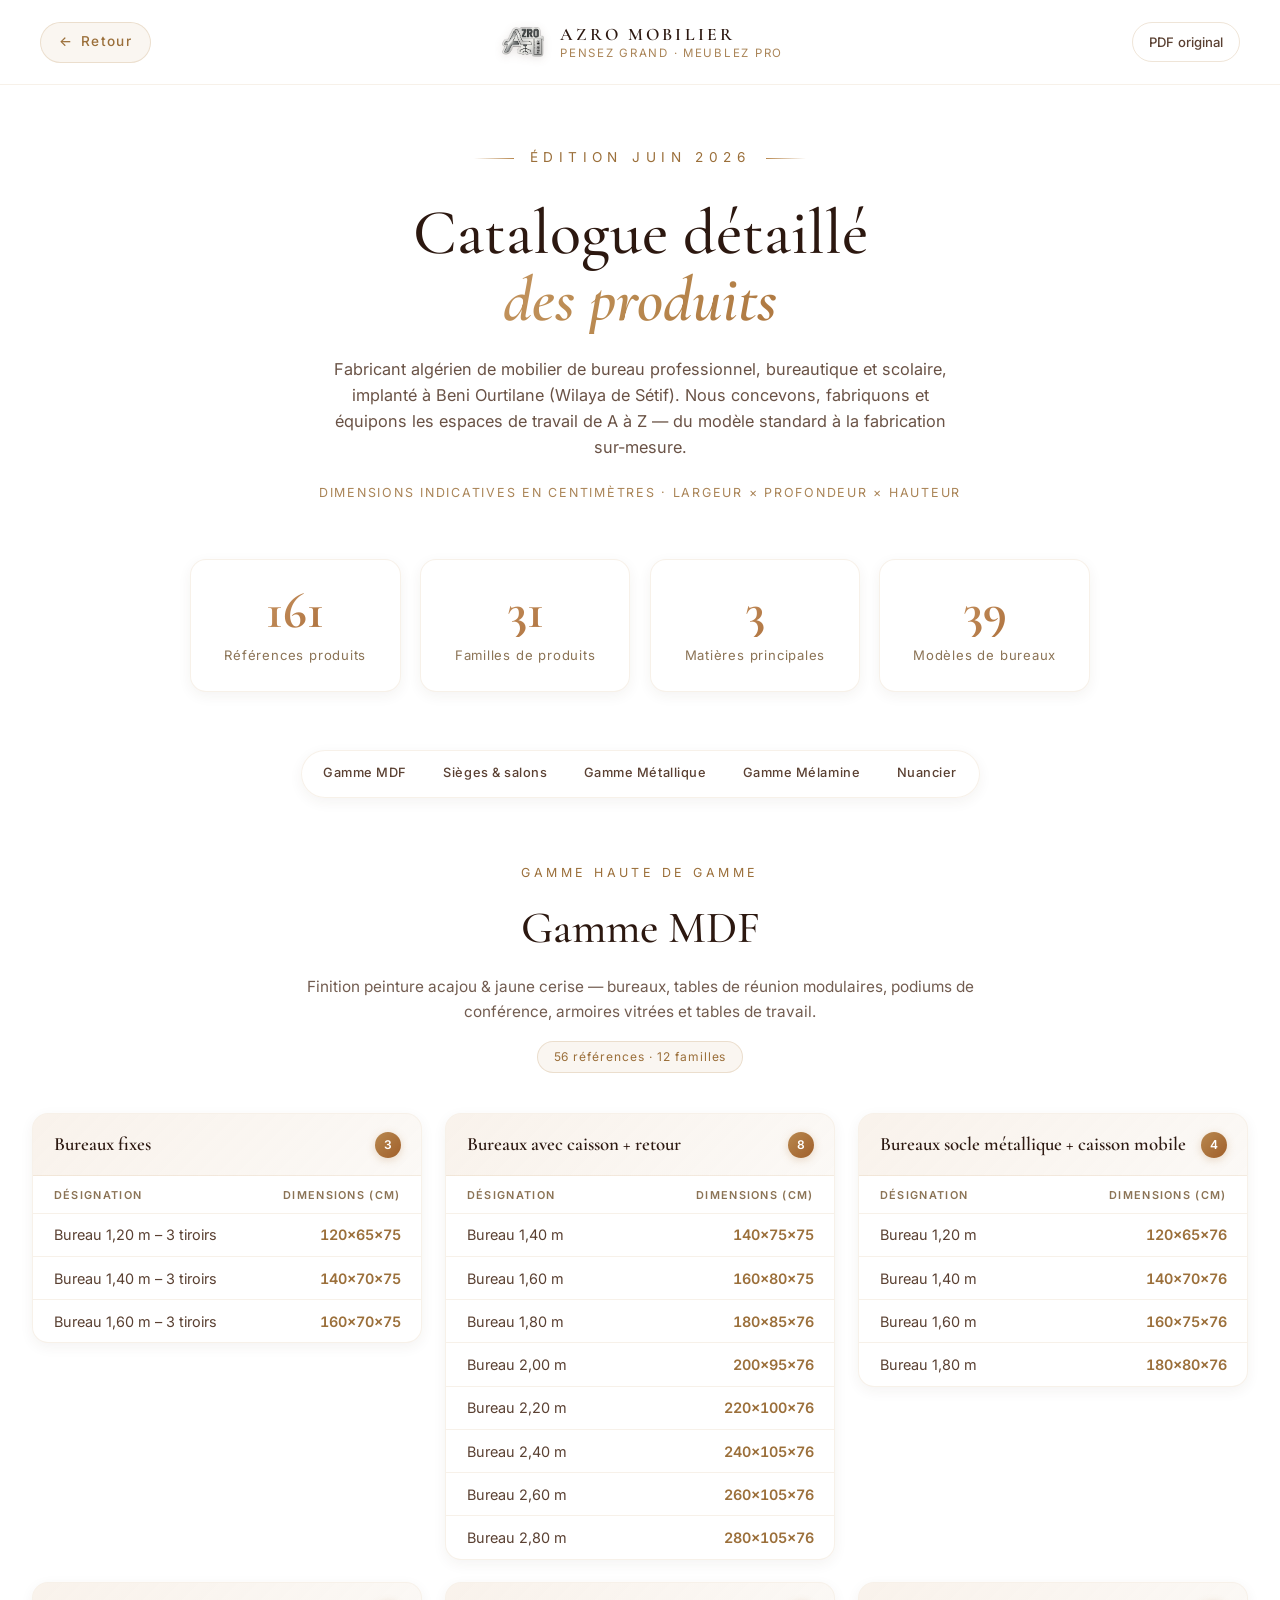
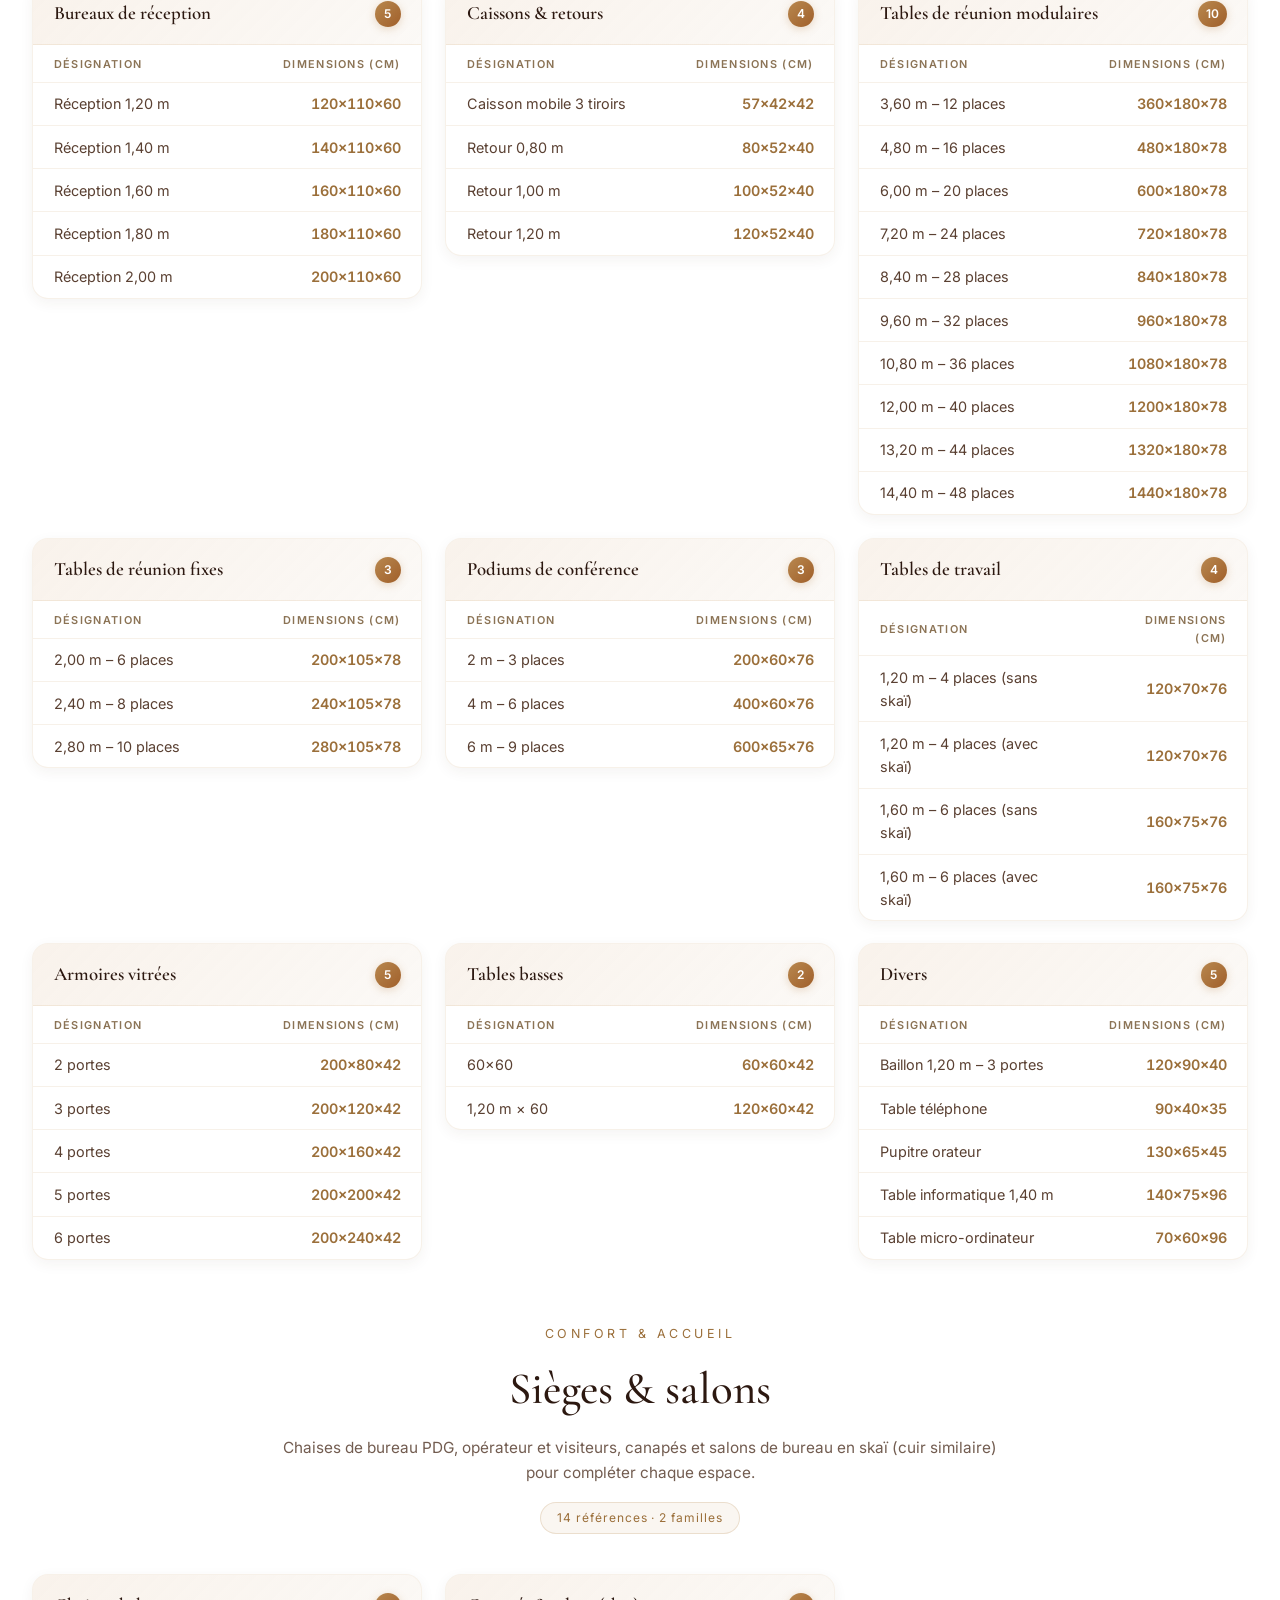
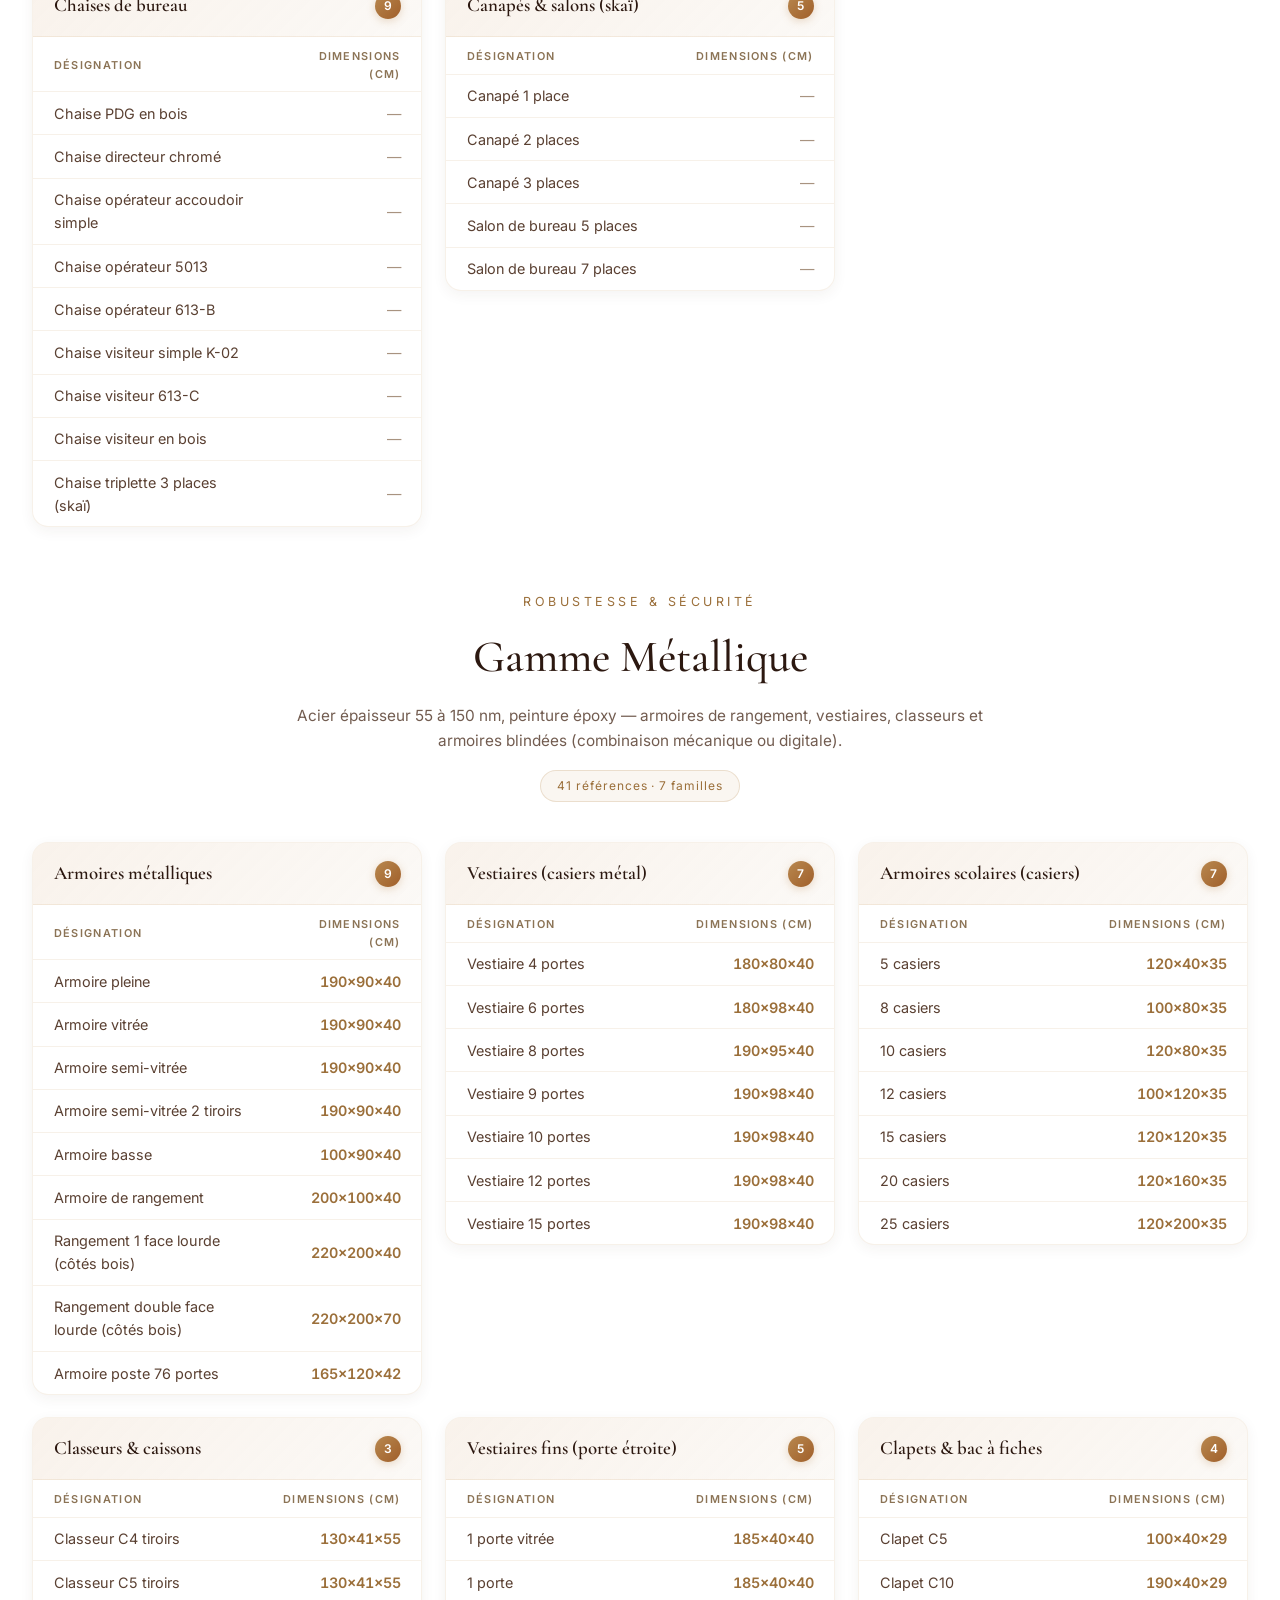
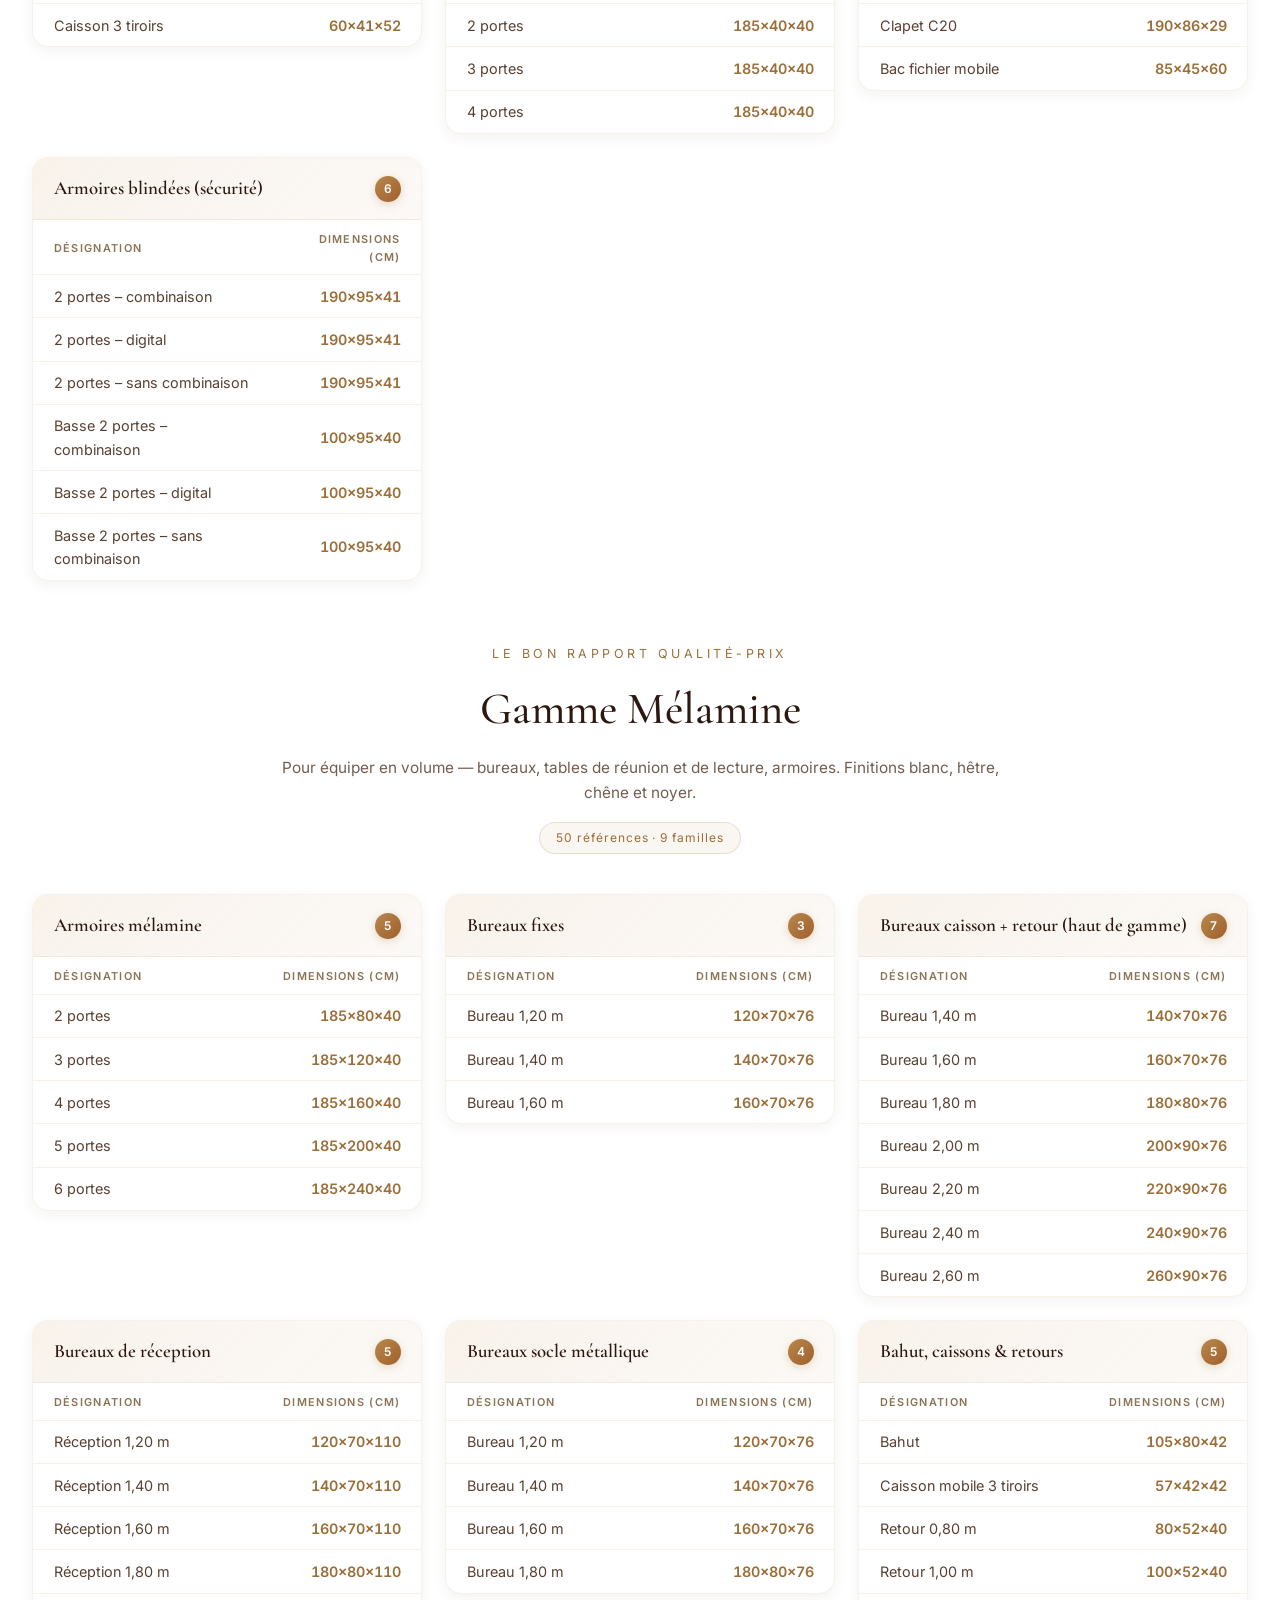
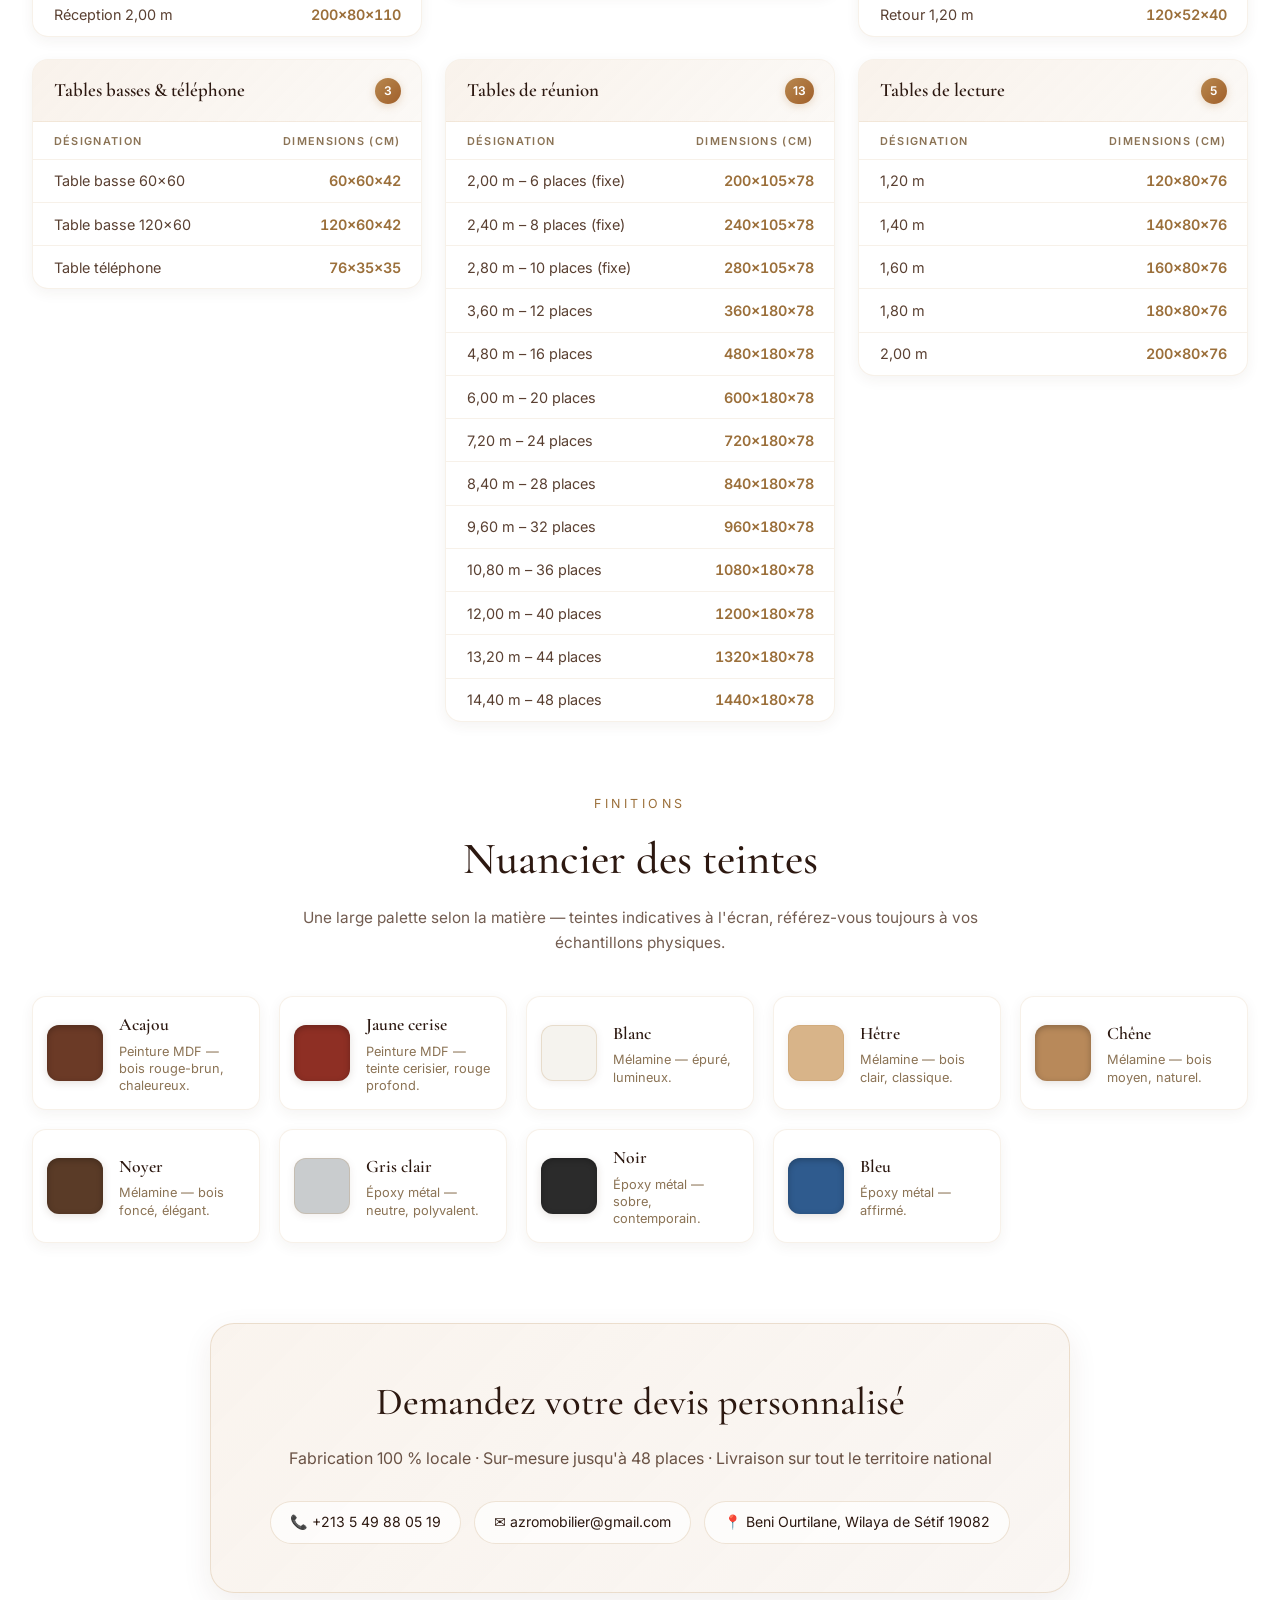
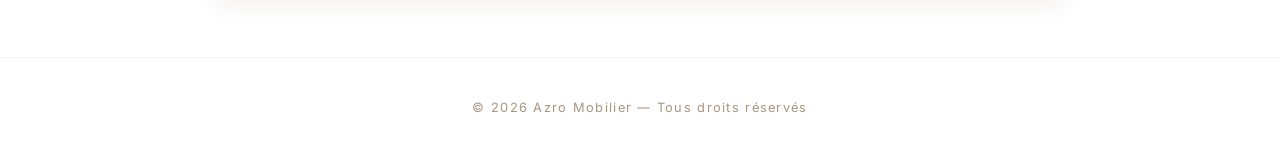
==== commit 25e17474: "Update catalogue.html" ====
--- a/catalogue.html
+++ b/catalogue.html
@@ -103,7 +103,7 @@
       <p class="cat-contact-sub">Fabrication 100 % locale · Sur-mesure jusqu'à 48 places · Livraison sur tout le territoire national</p>
       <div class="contact-rows">
         <a class="contact-pill" href="tel:+213549880519">📞 +213 5 49 88 05 19</a>
-        <a class="contact-pill" href="mailto:azro.mobilier@gmail.com">✉ azro.mobilier@gmail.com</a>
+        <a class="contact-pill" href="mailto:azromobilier@gmail.com">✉ azromobilier@gmail.com</a>
         <span class="contact-pill">📍 Beni Ourtilane, Wilaya de Sétif 19082</span>
       </div>
     </div>
--- a/css/style.css
+++ b/css/style.css
@@ -41,30 +41,10 @@
 body[dir="rtl"] { font-family: var(--font-ar), var(--font-sans); }
 
 /* ===== Subtle paper background ===== */
-.wood-bg {
-  position: fixed; inset: 0; z-index: -3;
-  background:
-    radial-gradient(ellipse at 20% 0%, rgba(212, 165, 116, 0.08) 0%, transparent 55%),
-    radial-gradient(ellipse at 80% 100%, rgba(184, 136, 79, 0.06) 0%, transparent 55%),
-    linear-gradient(180deg, #ffffff 0%, #faf7f1 100%);
-}
-
-.grain {
-  position: fixed; inset: 0; z-index: -2; pointer-events: none;
-  background-image:
-    repeating-linear-gradient(
-      90deg,
-      transparent 0,
-      rgba(184, 136, 79, 0.018) 1px,
-      transparent 2px,
-      transparent 6px
-    );
-  opacity: 0.6;
-}
-
+.wood-bg,
+.grain,
 .vignette {
-  position: fixed; inset: 0; z-index: -1; pointer-events: none;
-  background: radial-gradient(ellipse at center, transparent 50%, rgba(74, 44, 26, 0.05) 110%);
+  display: none !important;
 }
 
 /* ===== Top Bar ===== */
@@ -1198,6 +1178,7 @@
   aspect-ratio: 1.585 / 1;
   transform-style: preserve-3d;
   transform: rotateX(var(--tiltX)) rotateY(var(--tiltY));
+  transform-origin: center center;
   transition: transform 0.9s cubic-bezier(0.16, 1, 0.3, 1);
   cursor: pointer;
 }
@@ -1214,26 +1195,28 @@
     0 30px 60px rgba(74, 44, 26, 0.28),
     0 10px 24px rgba(74, 44, 26, 0.18),
     0 0 0 1px rgba(184, 136, 79, 0.25);
-}
-
-/* ---- Front (cream / gold) ---- */
+  background-color: transparent;
+}
+
+/* ---- Front ---- */
 .bizcard-front {
-  background:
-    radial-gradient(circle at 18% 15%, rgba(212, 165, 116, 0.22), transparent 45%),
-    radial-gradient(circle at 85% 88%, rgba(160, 95, 42, 0.12), transparent 40%),
-    linear-gradient(140deg, #fdfbf6 0%, #f3e9d8 100%);
+  background-image: url("../carte-front.jpeg");
+  background-repeat: no-repeat;
+  background-size: cover;
+  background-position: center;
+}
+.bizcard-back {
+  transform: rotateY(180deg);
+  background-image: url("../carte-back.jpeg");
+  background-repeat: no-repeat;
+  background-size: cover;
+  background-position: center;
 }
 .bc-front-inner {
-  position: absolute; inset: 0;
-  display: flex; flex-direction: column; align-items: center; justify-content: center;
-  text-align: center;
-  padding: 6cqw;
+  display: none;
 }
 .bc-logo {
-  width: 34cqw;
-  height: auto;
-  margin-bottom: 1.5cqw;
-  filter: drop-shadow(0 0.8cqw 1.6cqw rgba(74, 44, 26, 0.18));
+  display: none;
 }
 
 /* logo badge on the dark back face (keeps the emblem legible) */
@@ -1299,17 +1282,10 @@
 .bc-orn.bl { bottom: 4cqw; left: 4cqw; border-right: 0; border-top: 0; border-bottom-left-radius: 4px; }
 .bc-orn.br { bottom: 4cqw; right: 4cqw; border-left: 0; border-top: 0; border-bottom-right-radius: 4px; }
 
-/* ---- Back (espresso / gold) ---- */
-.bizcard-back {
-  transform: rotateY(180deg);
-  background:
-    radial-gradient(circle at 80% 12%, rgba(212, 165, 116, 0.18), transparent 45%),
-    linear-gradient(150deg, #2c1810 0%, #3d2517 60%, #2a160d 100%);
-  color: #f3e3cf;
-}
+/* ---- Back face helpers ---- */
 .bc-back-inner { position: absolute; inset: 0; padding: 8cqw 8.5cqw; display: flex; flex-direction: column; }
 .bc-back-head { display: flex; align-items: center; gap: 3.2cqw; }
-.bc-mono.sm {
+..bc-mono.sm {
   width: 11cqw; height: 11cqw; font-size: 6.4cqw; margin: 0; flex: none;
   box-shadow: 0 0.5cqw 1.6cqw rgba(0, 0, 0, 0.35), inset 0 0.3cqw 0.6cqw rgba(255, 255, 255, 0.3);
 }
